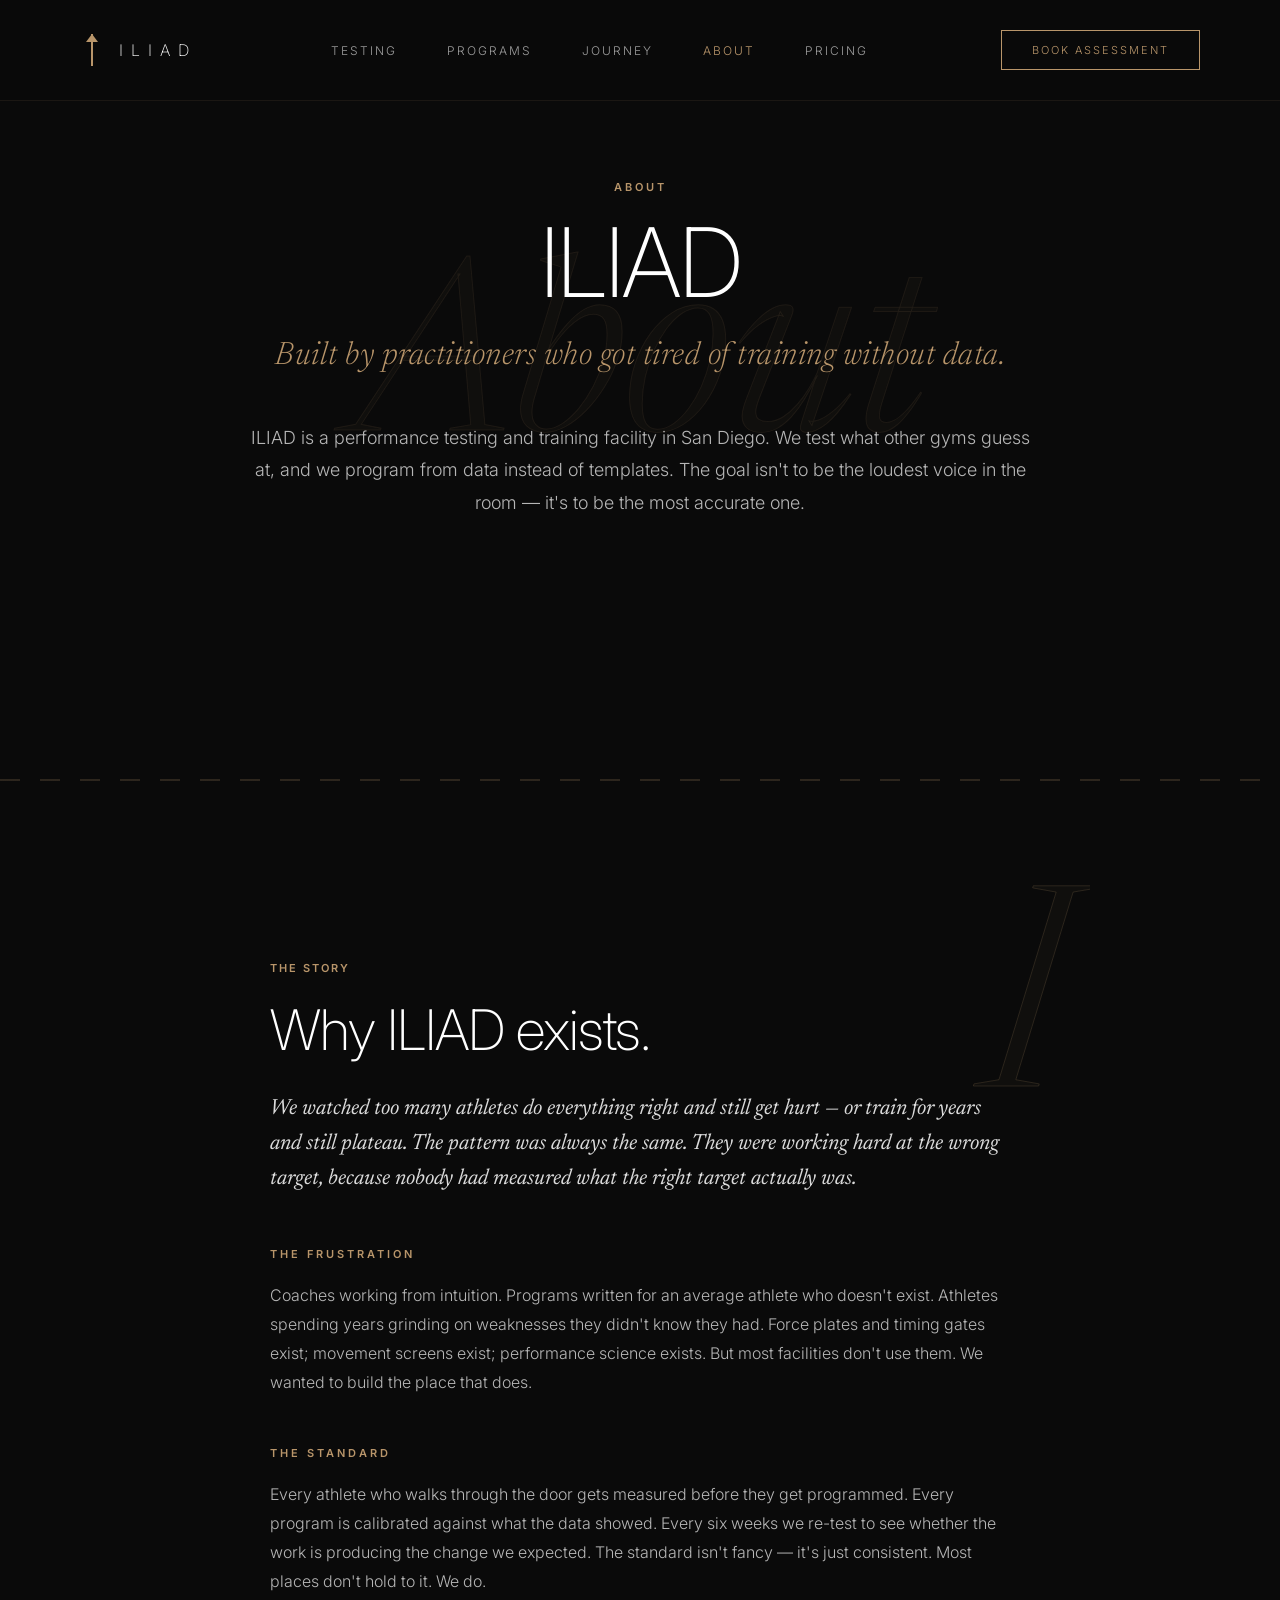
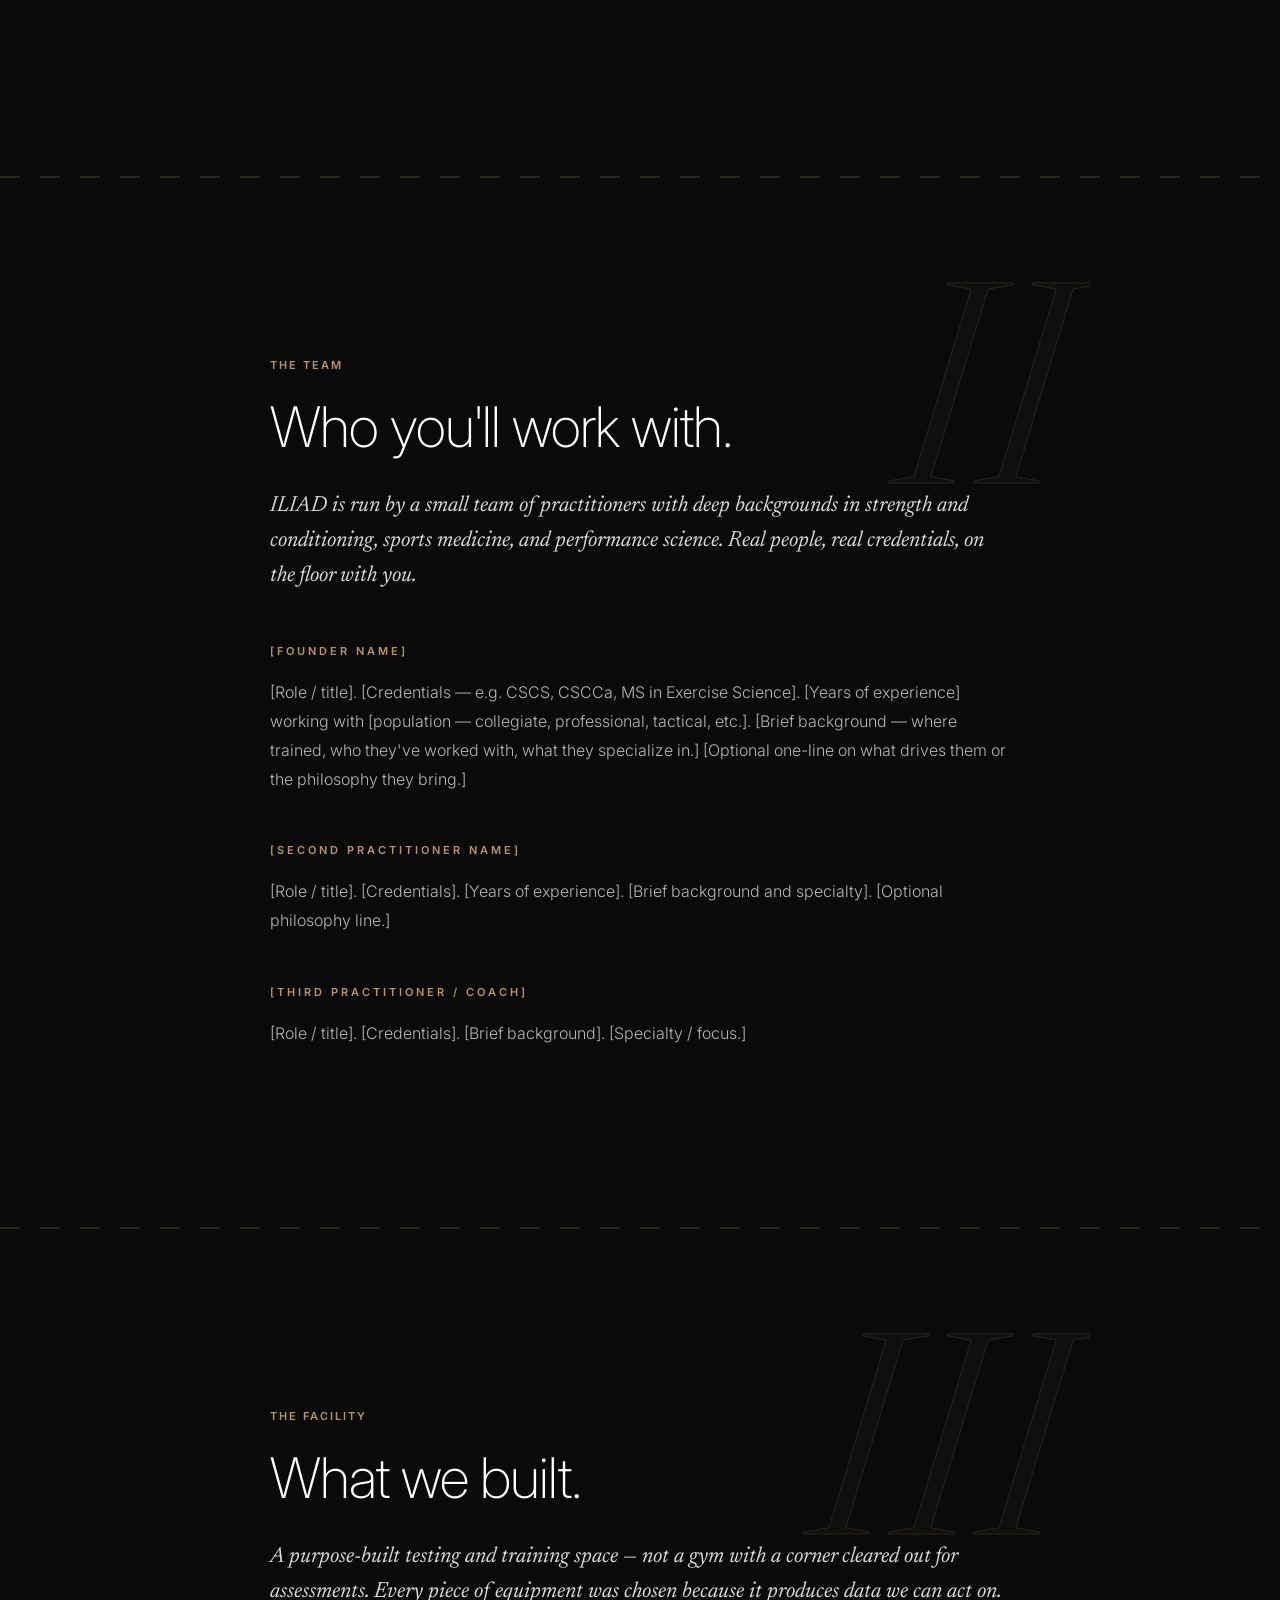
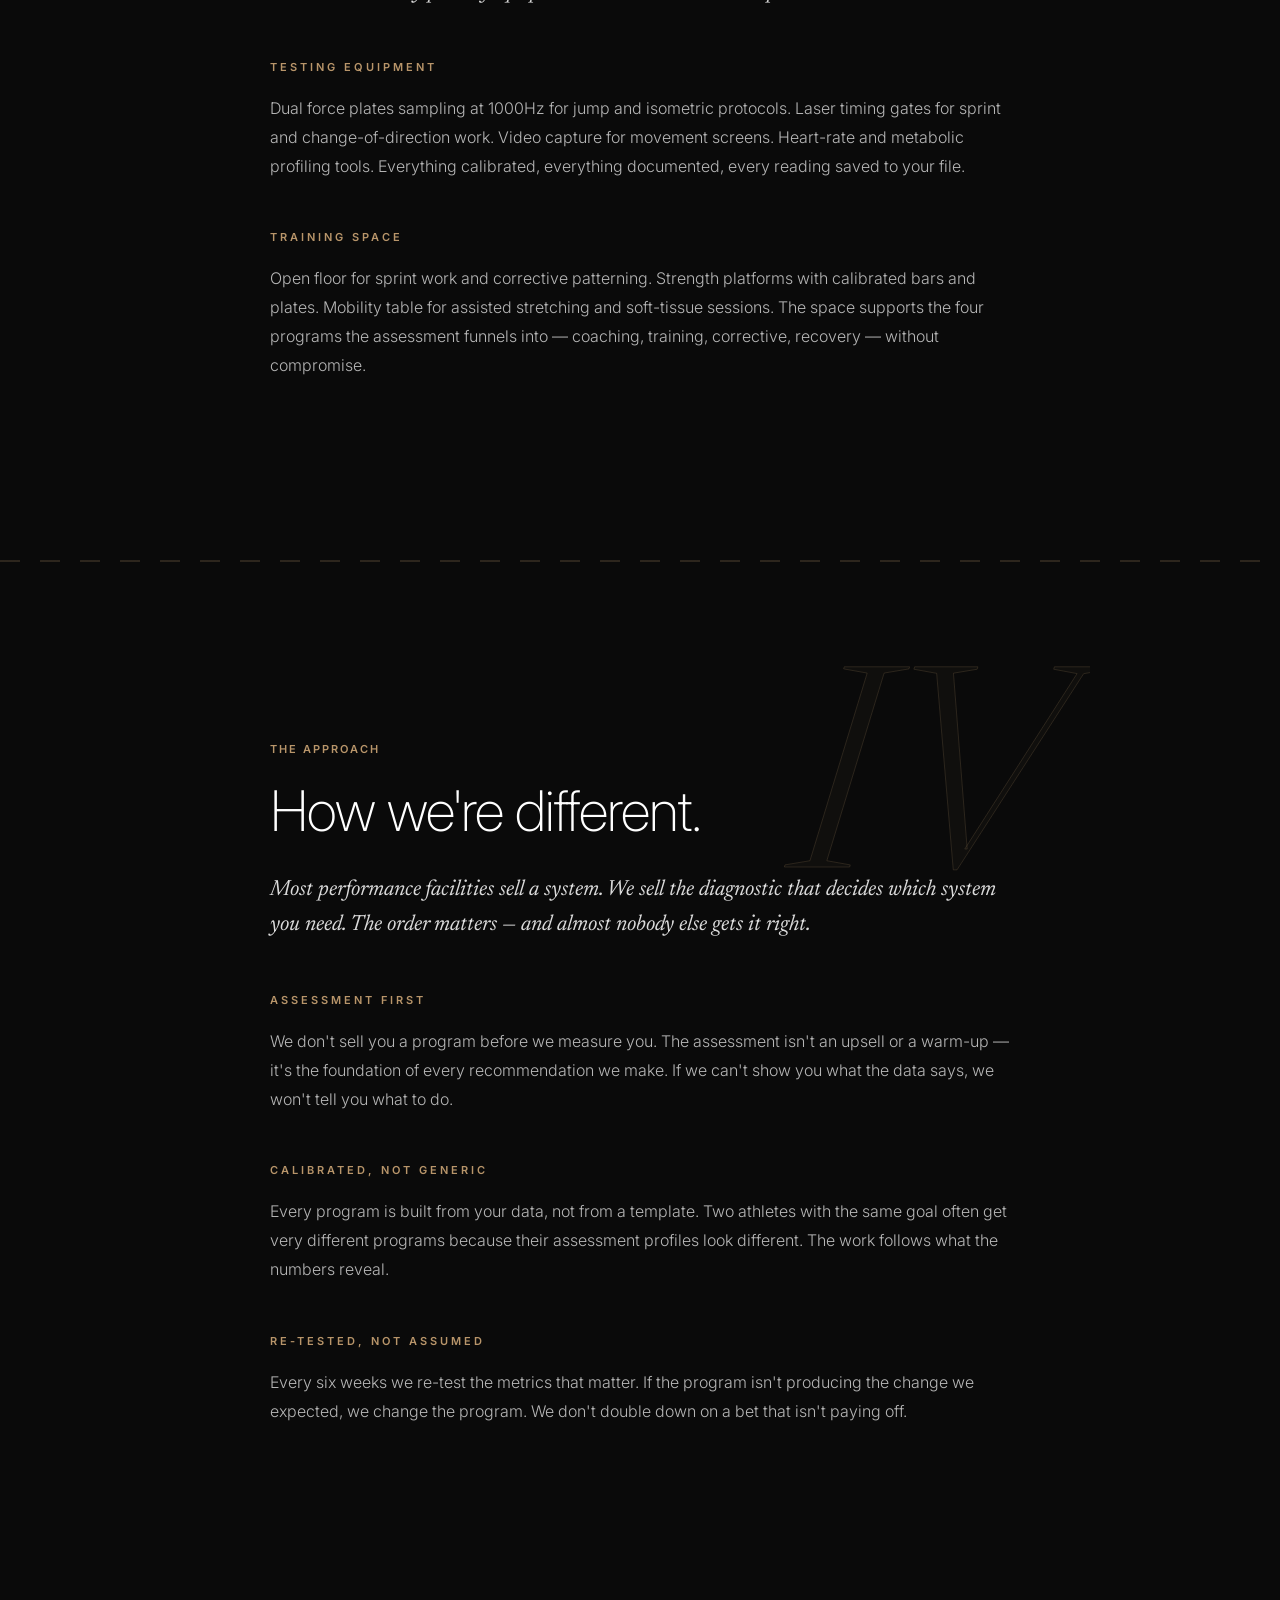
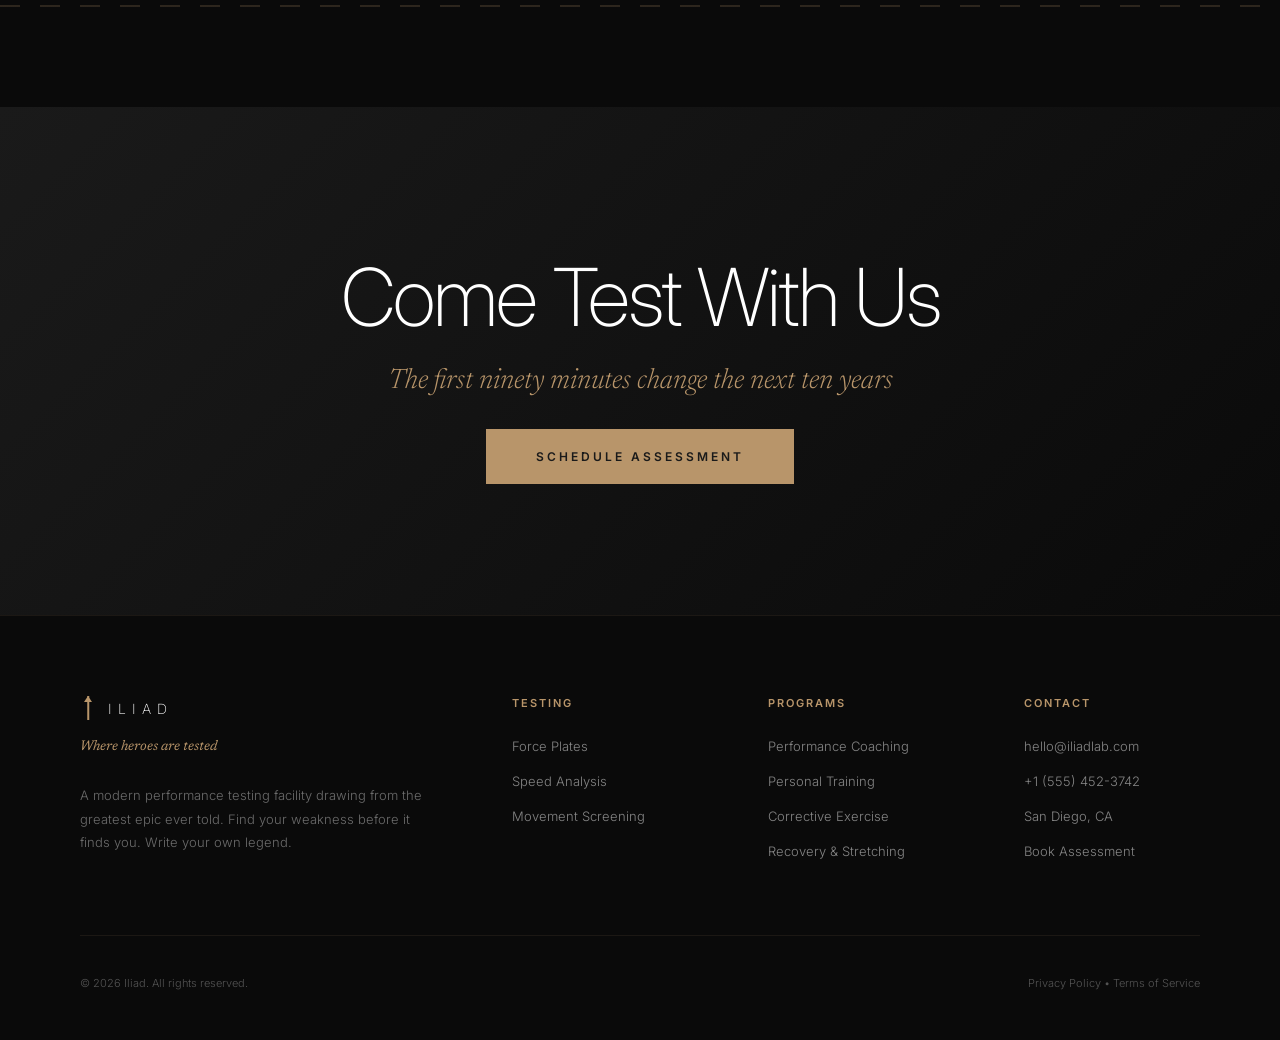
==== about.html @ 8b355505 "Initial commit: ILIAD performance brand site Static marketing site for ILIAD performance testing fac" ====
<!DOCTYPE html>
<html lang="en">
<head>
    <meta charset="UTF-8">
    <meta name="viewport" content="width=device-width, initial-scale=1.0">
    <title>About — ILIAD</title>

    <meta name="description" content="ILIAD is a performance testing and training facility in San Diego. Meet the team, the facility, and the philosophy that made testing the foundation of every program we run.">
    <meta name="theme-color" content="#0A0A0A">

    <meta property="og:type" content="website">
    <meta property="og:title" content="About — ILIAD">
    <meta property="og:description" content="The team, the facility, the philosophy. Built by practitioners who got tired of training without data.">
    <meta property="og:image" content="og-image.jpg">

    <link rel="icon" type="image/svg+xml" href="data:image/svg+xml;utf8,<svg xmlns='http://www.w3.org/2000/svg' viewBox='0 0 24 32'><rect x='11' y='8' width='2' height='24' fill='%23B8956A'/><polygon points='12,0 18,8 6,8' fill='%23B8956A'/></svg>">

    <link rel="preconnect" href="https://fonts.googleapis.com">
    <link rel="preconnect" href="https://fonts.gstatic.com" crossorigin>
    <link href="https://fonts.googleapis.com/css2?family=Inter:wght@200;300;400;600;800&family=Newsreader:ital,wght@0,300;1,300&display=swap" rel="stylesheet">
    <link rel="stylesheet" href="app.css">
    <script>document.documentElement.classList.add('js');</script>
</head>
<body>
    <nav>
        <a href="index.html" class="logo">
            <div class="logo-mark"></div>
            <div class="logo-text">ILIAD</div>
        </a>
        <div class="nav-links">
            <a href="testing.html" data-content="nav.testing">Testing</a>
            <a href="programs.html" data-content="nav.programs">Programs</a>
            <a href="journey.html" data-content="nav.journey">Journey</a>
            <a href="about.html" class="active" data-static-active="true" data-content="nav.about">About</a>
            <a href="pricing.html" data-content="nav.pricing">Pricing</a>
        </div>
        <a href="book.html" class="nav-cta" data-content="nav.bookAssessment">Book Assessment</a>
        <button class="nav-toggle" aria-label="Open menu" aria-expanded="false" aria-controls="mobile-menu">
            <span></span>
            <span></span>
            <span></span>
        </button>
    </nav>

    <div class="mobile-menu" id="mobile-menu" aria-hidden="true">
        <div class="mobile-menu-content">
            <a href="testing.html" data-content="nav.testing">Testing</a>
            <a href="programs.html" data-content="nav.programs">Programs</a>
            <a href="journey.html" data-content="nav.journey">Journey</a>
            <a href="about.html" class="active" data-content="nav.about">About</a>
            <a href="pricing.html" data-content="nav.pricing">Pricing</a>
            <a href="book.html" class="mobile-menu-cta" data-content="nav.bookAssessment">Book Assessment</a>
        </div>
    </div>

    <section class="page-header">
        <div class="page-header-watermark" aria-hidden="true">About</div>
        <div class="page-header-content reveal">
            <div class="hero-label" data-content="about.header.label">About</div>
            <h1 class="page-header-title" data-content="about.header.title">ILIAD</h1>
            <p class="hero-subtitle" data-content="about.header.subtitle">Built by practitioners who got tired of training without data.</p>
            <p class="hero-description" data-content="about.header.description">
                ILIAD is a performance testing and training facility in San Diego. We test what
                other gyms guess at, and we program from data instead of templates. The goal isn't
                to be the loudest voice in the room — it's to be the most accurate one.
            </p>
        </div>
    </section>

    <div class="greek-pattern"></div>

    <section class="protocol reveal" id="story">
        <div class="service-number" data-content="about.story.number">THE STORY</div>
        <h2 class="protocol-title" data-content="about.story.title">Why ILIAD exists.</h2>
        <p class="protocol-lead" data-content="about.story.lead">
            We watched too many athletes do everything right and still get hurt — or train
            for years and still plateau. The pattern was always the same. They were working
            hard at the wrong target, because nobody had measured what the right target
            actually was.
        </p>

        <h3 class="protocol-subhead" data-content="about.story.sub1Head">The frustration</h3>
        <p class="protocol-prose" data-content="about.story.sub1Prose">
            Coaches working from intuition. Programs written for an average athlete who
            doesn't exist. Athletes spending years grinding on weaknesses they didn't know
            they had. Force plates and timing gates exist; movement screens exist;
            performance science exists. But most facilities don't use them. We wanted
            to build the place that does.
        </p>

        <h3 class="protocol-subhead" data-content="about.story.sub2Head">The standard</h3>
        <p class="protocol-prose" data-content="about.story.sub2Prose">
            Every athlete who walks through the door gets measured before they get programmed.
            Every program is calibrated against what the data showed. Every six weeks we
            re-test to see whether the work is producing the change we expected. The standard
            isn't fancy — it's just consistent. Most places don't hold to it. We do.
        </p>
        <span class="protocol-numeral" aria-hidden="true">I</span>
    </section>

    <div class="greek-pattern"></div>

    <section class="protocol reveal" id="team">
        <div class="service-number" data-content="about.team.number">THE TEAM</div>
        <h2 class="protocol-title" data-content="about.team.title">Who you'll work with.</h2>
        <p class="protocol-lead" data-content="about.team.lead">
            ILIAD is run by a small team of practitioners with deep backgrounds in strength
            and conditioning, sports medicine, and performance science. Real people, real
            credentials, on the floor with you.
        </p>

        <h3 class="protocol-subhead" data-content="about.team.member1Name">[Founder Name]</h3>
        <p class="protocol-prose" data-content="about.team.member1Bio">
            [Role / title]. [Credentials — e.g. CSCS, CSCCa, MS in Exercise Science].
            [Years of experience] working with [population — collegiate, professional,
            tactical, etc.]. [Brief background — where trained, who they've worked with,
            what they specialize in.] [Optional one-line on what drives them or the
            philosophy they bring.]
        </p>

        <h3 class="protocol-subhead" data-content="about.team.member2Name">[Second Practitioner Name]</h3>
        <p class="protocol-prose" data-content="about.team.member2Bio">
            [Role / title]. [Credentials]. [Years of experience]. [Brief background and
            specialty]. [Optional philosophy line.]
        </p>

        <h3 class="protocol-subhead" data-content="about.team.member3Name">[Third Practitioner / Coach]</h3>
        <p class="protocol-prose" data-content="about.team.member3Bio">
            [Role / title]. [Credentials]. [Brief background]. [Specialty / focus.]
        </p>
        <span class="protocol-numeral" aria-hidden="true">II</span>
    </section>

    <div class="greek-pattern"></div>

    <section class="protocol reveal" id="facility">
        <div class="service-number" data-content="about.facility.number">THE FACILITY</div>
        <h2 class="protocol-title" data-content="about.facility.title">What we built.</h2>
        <p class="protocol-lead" data-content="about.facility.lead">
            A purpose-built testing and training space — not a gym with a corner cleared
            out for assessments. Every piece of equipment was chosen because it produces
            data we can act on.
        </p>

        <h3 class="protocol-subhead" data-content="about.facility.sub1Head">Testing equipment</h3>
        <p class="protocol-prose" data-content="about.facility.sub1Prose">
            Dual force plates sampling at 1000Hz for jump and isometric protocols. Laser
            timing gates for sprint and change-of-direction work. Video capture for
            movement screens. Heart-rate and metabolic profiling tools. Everything
            calibrated, everything documented, every reading saved to your file.
        </p>

        <h3 class="protocol-subhead" data-content="about.facility.sub2Head">Training space</h3>
        <p class="protocol-prose" data-content="about.facility.sub2Prose">
            Open floor for sprint work and corrective patterning. Strength platforms with
            calibrated bars and plates. Mobility table for assisted stretching and
            soft-tissue sessions. The space supports the four programs the assessment
            funnels into — coaching, training, corrective, recovery — without compromise.
        </p>
        <span class="protocol-numeral" aria-hidden="true">III</span>
    </section>

    <div class="greek-pattern"></div>

    <section class="protocol reveal" id="approach">
        <div class="service-number" data-content="about.approach.number">THE APPROACH</div>
        <h2 class="protocol-title" data-content="about.approach.title">How we're different.</h2>
        <p class="protocol-lead" data-content="about.approach.lead">
            Most performance facilities sell a system. We sell the diagnostic that decides
            which system you need. The order matters — and almost nobody else gets it right.
        </p>

        <h3 class="protocol-subhead" data-content="about.approach.sub1Head">Assessment first</h3>
        <p class="protocol-prose" data-content="about.approach.sub1Prose">
            We don't sell you a program before we measure you. The assessment isn't an
            upsell or a warm-up — it's the foundation of every recommendation we make.
            If we can't show you what the data says, we won't tell you what to do.
        </p>

        <h3 class="protocol-subhead" data-content="about.approach.sub2Head">Calibrated, not generic</h3>
        <p class="protocol-prose" data-content="about.approach.sub2Prose">
            Every program is built from your data, not from a template. Two athletes with
            the same goal often get very different programs because their assessment
            profiles look different. The work follows what the numbers reveal.
        </p>

        <h3 class="protocol-subhead" data-content="about.approach.sub3Head">Re-tested, not assumed</h3>
        <p class="protocol-prose" data-content="about.approach.sub3Prose">
            Every six weeks we re-test the metrics that matter. If the program isn't
            producing the change we expected, we change the program. We don't double down
            on a bet that isn't paying off.
        </p>
        <span class="protocol-numeral" aria-hidden="true">IV</span>
    </section>

    <div class="greek-pattern"></div>

    <section class="cta-section">
        <div class="cta-container">
            <h2 class="cta-title" data-content="about.cta.title">Come Test With Us</h2>
            <p class="cta-subtitle" data-content="about.cta.subtitle">The first ninety minutes change the next ten years</p>
            <a href="book.html" class="btn-primary" data-content="buttons.scheduleAssessment">Schedule Assessment</a>
        </div>
    </section>

    <footer id="contact">
        <div class="footer-container">
            <div>
                <div class="footer-brand">
                    <div class="footer-logo-mark"></div>
                    <span>ILIAD</span>
                </div>
                <div class="footer-tagline" data-content="brand.tagline">Where heroes are tested</div>
                <p class="footer-description" data-content="brand.description">
                    A modern performance testing facility drawing from the greatest epic ever told.
                    Find your weakness before it finds you. Write your own legend.
                </p>
            </div>

            <div>
                <div class="footer-title" data-content="footer.testingTitle">Testing</div>
                <ul class="footer-links">
                    <li><a href="testing.html#force-plates" data-content="footer.forcePlatesLink">Force Plates</a></li>
                    <li><a href="testing.html#speed" data-content="footer.speedLink">Speed Analysis</a></li>
                    <li><a href="testing.html#movement-screening" data-content="footer.movementLink">Movement Screening</a></li>
                </ul>
            </div>

            <div>
                <div class="footer-title" data-content="footer.programsTitle">Programs</div>
                <ul class="footer-links">
                    <li><a href="programs.html#performance-coaching" data-content="footer.coachingLink">Performance Coaching</a></li>
                    <li><a href="programs.html#personal-training" data-content="footer.trainingLink">Personal Training</a></li>
                    <li><a href="programs.html#corrective-exercise" data-content="footer.correctiveLink">Corrective Exercise</a></li>
                    <li><a href="programs.html#recovery" data-content="footer.recoveryLink">Recovery &amp; Stretching</a></li>
                </ul>
            </div>

            <div>
                <div class="footer-title" data-content="footer.contactTitle">Contact</div>
                <ul class="footer-links">
                    <li><a href="mailto:hello@iliadlab.com" data-content="contact.email">hello@iliadlab.com</a></li>
                    <li><a href="tel:+15554523742" data-content="contact.phone">+1 (555) 452-3742</a></li>
                    <li><a href="#contact" data-content="contact.location">San Diego, CA</a></li>
                    <li><a href="book.html" data-content="footer.bookAssessmentLink">Book Assessment</a></li>
                </ul>
            </div>
        </div>

        <div class="footer-bottom">
            <div data-content="brand.copyright">© 2026 Iliad. All rights reserved.</div>
            <div><a href="privacy.html">Privacy Policy</a> • <a href="terms.html">Terms of Service</a></div>
        </div>
    </footer>

    <script src="content.js" defer></script>
    <script src="app.js" defer></script>
</body>
</html>
---- app.css ----
* {
    margin: 0;
    padding: 0;
    box-sizing: border-box;
}

:root {
    --primary: #1A1A1A;
    --accent: #B8956A;
    --secondary: #4A4A4A;
    --highlight: #E8E3DA;
    --pure-white: #FFFFFF;
}

html {
    scroll-behavior: smooth;
}

section[id], footer[id] {
    scroll-margin-top: 90px;
}

/* Page-to-page fade-out transition */
html.js body {
    transition: opacity 0.3s ease;
}
html.js body.is-leaving {
    opacity: 0;
}
@media (prefers-reduced-motion: reduce) {
    html.js body { transition: none; }
    html.js body.is-leaving { opacity: 1; }
}

body {
    font-family: 'Inter', sans-serif;
    background: #0A0A0A;
    color: var(--pure-white);
    -webkit-font-smoothing: antialiased;
    overflow-x: hidden;
}

/* Navigation */
nav {
    position: fixed;
    top: 0;
    width: 100%;
    padding: 30px 80px;
    display: flex;
    justify-content: space-between;
    align-items: center;
    z-index: 1000;
    background: rgba(10, 10, 10, 0.85);
    backdrop-filter: blur(20px);
    border-bottom: 1px solid rgba(184, 149, 106, 0.1);
}

.logo {
    display: flex;
    align-items: center;
    gap: 15px;
    text-decoration: none;
    color: inherit;
}

.nav-links a.active {
    color: var(--accent);
}

.logo-mark {
    width: 24px;
    height: 32px;
    position: relative;
}

.logo-mark::before {
    content: '';
    position: absolute;
    bottom: 0;
    left: 50%;
    transform: translateX(-50%);
    width: 2px;
    height: 32px;
    background: var(--accent);
}

.logo-mark::after {
    content: '';
    position: absolute;
    top: 0;
    left: 50%;
    transform: translateX(-50%);
    width: 0;
    height: 0;
    border-left: 6px solid transparent;
    border-right: 6px solid transparent;
    border-bottom: 8px solid var(--accent);
}

.logo-text {
    font-size: 16px;
    font-weight: 200;
    letter-spacing: 8px;
    text-transform: uppercase;
}

.nav-links {
    display: flex;
    gap: 50px;
    font-size: 12px;
    font-weight: 300;
    letter-spacing: 2px;
    text-transform: uppercase;
}

.nav-links a {
    color: rgba(255, 255, 255, 0.6);
    text-decoration: none;
    transition: color 0.3s ease;
}

.nav-links a:hover {
    color: var(--accent);
}

.nav-cta {
    padding: 12px 30px;
    border: 1px solid var(--accent);
    color: var(--accent);
    text-decoration: none;
    font-size: 11px;
    font-weight: 300;
    letter-spacing: 2px;
    text-transform: uppercase;
    transition: all 0.3s ease;
}

.nav-cta:hover {
    background: var(--accent);
    color: var(--primary);
}

/* Hero Section */
.hero {
    min-height: 100vh;
    display: flex;
    align-items: center;
    justify-content: center;
    position: relative;
    overflow: hidden;
    padding: 0 80px;
}

/* Subtle Greek key pattern in background */
.hero::after {
    content: '';
    position: absolute;
    bottom: 100px;
    left: 0;
    width: 100%;
    height: 2px;
    background: repeating-linear-gradient(
        90deg,
        rgba(184, 149, 106, 0.15),
        rgba(184, 149, 106, 0.15) 20px,
        transparent 20px,
        transparent 40px
    );
    pointer-events: none;
}

.hero-content {
    max-width: 1200px;
    text-align: center;
    position: relative;
    z-index: 1;
}

.hero-label {
    font-size: 11px;
    font-weight: 600;
    letter-spacing: 3px;
    text-transform: uppercase;
    color: var(--accent);
    margin-bottom: 20px;
}

.hero-title {
    font-size: 140px;
    font-weight: 200;
    letter-spacing: -3px;
    margin-bottom: 30px;
    line-height: 0.9;
}

.hero-subtitle {
    font-family: 'Newsreader', serif;
    font-size: 32px;
    font-weight: 300;
    font-style: italic;
    color: var(--accent);
    margin-bottom: 50px;
    letter-spacing: 0.5px;
}

.hero-description {
    font-size: 18px;
    font-weight: 300;
    line-height: 1.8;
    color: rgba(255, 255, 255, 0.7);
    max-width: 800px;
    margin: 0 auto 60px;
}

.hero-ctas {
    display: flex;
    gap: 30px;
    justify-content: center;
}

.btn-primary {
    padding: 20px 50px;
    background: var(--accent);
    color: var(--primary);
    text-decoration: none;
    font-size: 12px;
    font-weight: 600;
    letter-spacing: 3px;
    text-transform: uppercase;
    transition: all 0.3s ease;
}

.btn-primary:hover {
    background: #C9A67A;
}

.btn-secondary {
    padding: 20px 50px;
    border: 1px solid rgba(255, 255, 255, 0.3);
    color: var(--pure-white);
    text-decoration: none;
    font-size: 12px;
    font-weight: 300;
    letter-spacing: 3px;
    text-transform: uppercase;
    transition: all 0.3s ease;
}

.btn-secondary:hover {
    border-color: var(--accent);
    color: var(--accent);
}

/* Stats Bar */
.stats-bar {
    display: grid;
    grid-template-columns: repeat(3, 1fr);
    gap: 1px;
    background: rgba(184, 149, 106, 0.1);
    margin-top: 100px;
}

.stat {
    background: #0A0A0A;
    padding: 60px;
    text-align: center;
}

.stat-number {
    font-size: 72px;
    font-weight: 200;
    color: var(--accent);
    margin-bottom: 15px;
    letter-spacing: -2px;
}

.stat-label {
    font-size: 12px;
    font-weight: 300;
    letter-spacing: 2px;
    text-transform: uppercase;
    color: rgba(255, 255, 255, 0.5);
}

/* Epic Quote Section */
.epic-quote {
    padding: 150px 80px;
    text-align: center;
    background: linear-gradient(180deg, #0A0A0A 0%, #1A1A1A 50%, #0A0A0A 100%);
}

.epic-quote-text {
    font-family: 'Newsreader', serif;
    font-size: 48px;
    font-weight: 300;
    font-style: italic;
    line-height: 1.5;
    max-width: 900px;
    margin: 0 auto 40px;
    color: rgba(255, 255, 255, 0.9);
}

.epic-quote-attribution {
    font-size: 12px;
    font-weight: 300;
    letter-spacing: 3px;
    text-transform: uppercase;
    color: var(--accent);
}

/* Services Section */
.services {
    padding: 150px 80px;
    max-width: 1400px;
    margin: 0 auto;
}

.section-header {
    max-width: 800px;
    margin-bottom: 100px;
}

.section-label {
    font-size: 11px;
    font-weight: 600;
    letter-spacing: 3px;
    text-transform: uppercase;
    color: var(--accent);
    margin-bottom: 20px;
}

.section-title {
    font-size: 64px;
    font-weight: 200;
    letter-spacing: -1px;
    margin-bottom: 30px;
    line-height: 1.1;
}

.section-description {
    font-size: 16px;
    font-weight: 300;
    line-height: 1.8;
    color: rgba(255, 255, 255, 0.6);
}

.services-grid {
    display: grid;
    grid-template-columns: repeat(3, 1fr);
    gap: 60px;
}

.programs-grid {
    grid-template-columns: repeat(4, 1fr);
    gap: 40px;
}

.service-card {
    border-top: 1px solid rgba(184, 149, 106, 0.2);
    padding-top: 40px;
}

.service-number {
    font-size: 11px;
    font-weight: 600;
    letter-spacing: 2px;
    color: var(--accent);
    margin-bottom: 25px;
}

.service-title {
    font-size: 28px;
    font-weight: 300;
    margin-bottom: 20px;
    letter-spacing: -0.5px;
}

.service-description {
    font-size: 14px;
    font-weight: 300;
    line-height: 1.7;
    color: rgba(255, 255, 255, 0.5);
    margin-bottom: 25px;
}

.service-features {
    list-style: none;
    font-size: 13px;
    font-weight: 300;
    color: rgba(255, 255, 255, 0.4);
    line-height: 1.9;
}

.service-features li::before {
    content: '—';
    margin-right: 10px;
    color: var(--accent);
}

.card-link {
    display: inline-block;
    margin-top: 30px;
    font-size: 11px;
    font-weight: 600;
    letter-spacing: 2px;
    text-transform: uppercase;
    color: var(--accent);
    text-decoration: none;
    border-bottom: 1px solid transparent;
    padding-bottom: 2px;
    transition: border-color 0.3s ease, color 0.3s ease;
}

.card-link::after {
    content: '→';
    display: inline-block;
    margin-left: 8px;
    transition: transform 0.3s ease;
}

.card-link:hover {
    border-bottom-color: var(--accent);
    color: #C9A67A;
}

.card-link:hover::after {
    transform: translateX(5px);
}

/* ===== Detail-page header (testing.html / programs.html) ===== */
.page-header {
    padding: 180px 80px 100px;
    text-align: center;
    position: relative;
    overflow: hidden;
}

.page-header-content {
    max-width: 900px;
    margin: 0 auto;
    position: relative;
    z-index: 1;
}

.page-header-title {
    font-size: 96px;
    font-weight: 200;
    letter-spacing: -2px;
    margin: 20px 0 30px;
    line-height: 1;
}

/* ===== Detail-page protocol blocks ===== */
.protocol {
    position: relative;
    overflow: hidden;
    max-width: 900px;
    margin: 0 auto;
    padding: 80px 80px;
    scroll-margin-top: 90px;
}

.protocol > *:not(.protocol-numeral) {
    position: relative;
    z-index: 1;
}

.protocol-title {
    font-size: 56px;
    font-weight: 200;
    letter-spacing: -1px;
    margin: 20px 0 30px;
    line-height: 1.1;
}

.protocol-lead {
    font-family: 'Newsreader', serif;
    font-size: 22px;
    font-style: italic;
    color: rgba(255, 255, 255, 0.85);
    line-height: 1.6;
    margin-bottom: 50px;
}

.protocol-subhead {
    font-size: 11px;
    font-weight: 600;
    letter-spacing: 3px;
    text-transform: uppercase;
    color: var(--accent);
    margin: 50px 0 20px;
}

.protocol-prose {
    font-size: 16px;
    font-weight: 300;
    line-height: 1.8;
    color: rgba(255, 255, 255, 0.7);
}

.protocol .service-features {
    font-size: 15px;
    color: rgba(255, 255, 255, 0.6);
}

/* Journey Section */
.journey {
    background: #1A1A1A;
    padding: 150px 80px;
    border-top: 1px solid rgba(184, 149, 106, 0.1);
    border-bottom: 1px solid rgba(184, 149, 106, 0.1);
}

.journey-container {
    max-width: 1400px;
    margin: 0 auto;
}

.journey-steps {
    display: grid;
    grid-template-columns: repeat(4, 1fr);
    gap: 50px;
    margin-top: 80px;
}

.journey-step {
    text-align: center;
    position: relative;
}

.step-icon {
    width: 80px;
    height: 80px;
    border: 1px solid rgba(184, 149, 106, 0.3);
    border-radius: 50%;
    display: flex;
    align-items: center;
    justify-content: center;
    margin: 0 auto 30px;
    font-family: 'Newsreader', serif;
    font-size: 14px;
    font-style: italic;
    color: var(--accent);
}

.step-title {
    font-size: 20px;
    font-weight: 300;
    margin-bottom: 15px;
    letter-spacing: -0.5px;
}

.step-description {
    font-size: 13px;
    font-weight: 300;
    line-height: 1.7;
    color: rgba(255, 255, 255, 0.5);
}

/* CTA Section */
.cta-section {
    padding: 150px 80px;
    background: linear-gradient(135deg, #1A1A1A, #0A0A0A);
    text-align: center;
}

.cta-container {
    max-width: 900px;
    margin: 0 auto;
}

.cta-title {
    font-size: 80px;
    font-weight: 200;
    letter-spacing: -2px;
    margin-bottom: 30px;
    line-height: 1;
}

.cta-subtitle {
    font-family: 'Newsreader', serif;
    font-size: 28px;
    font-weight: 300;
    font-style: italic;
    color: var(--accent);
    margin-bottom: 50px;
}

/* Footer */
footer {
    padding: 80px 80px 50px;
    border-top: 1px solid rgba(184, 149, 106, 0.1);
}

.footer-container {
    max-width: 1400px;
    margin: 0 auto;
    display: grid;
    grid-template-columns: 2fr 1fr 1fr 1fr;
    gap: 80px;
    margin-bottom: 60px;
}

.footer-brand {
    display: flex;
    align-items: center;
    gap: 12px;
    font-size: 14px;
    font-weight: 200;
    letter-spacing: 6px;
    text-transform: uppercase;
    margin-bottom: 20px;
}

.footer-logo-mark {
    width: 16px;
    height: 24px;
    position: relative;
}

.footer-logo-mark::before {
    content: '';
    position: absolute;
    bottom: 0;
    left: 50%;
    transform: translateX(-50%);
    width: 1.5px;
    height: 24px;
    background: var(--accent);
}

.footer-logo-mark::after {
    content: '';
    position: absolute;
    top: 0;
    left: 50%;
    transform: translateX(-50%);
    width: 0;
    height: 0;
    border-left: 4px solid transparent;
    border-right: 4px solid transparent;
    border-bottom: 6px solid var(--accent);
}

.footer-tagline {
    font-family: 'Newsreader', serif;
    font-size: 14px;
    font-style: italic;
    color: var(--accent);
    margin-bottom: 30px;
}

.footer-description {
    font-size: 13px;
    font-weight: 300;
    line-height: 1.8;
    color: rgba(255, 255, 255, 0.4);
}

.footer-title {
    font-size: 11px;
    font-weight: 600;
    letter-spacing: 2px;
    text-transform: uppercase;
    color: var(--accent);
    margin-bottom: 25px;
}

.footer-links {
    list-style: none;
}

.footer-links li {
    margin-bottom: 15px;
}

.footer-links a {
    font-size: 13px;
    font-weight: 300;
    color: rgba(255, 255, 255, 0.5);
    text-decoration: none;
    transition: color 0.3s ease;
}

.footer-links a:hover {
    color: var(--accent);
}

.footer-bottom {
    max-width: 1400px;
    margin: 0 auto;
    padding-top: 40px;
    border-top: 1px solid rgba(184, 149, 106, 0.1);
    display: flex;
    justify-content: space-between;
    font-size: 11px;
    font-weight: 300;
    color: rgba(255, 255, 255, 0.3);
}

/* Greek pattern divider */
.greek-pattern {
    height: 2px;
    background: repeating-linear-gradient(
        90deg,
        rgba(184, 149, 106, 0.2),
        rgba(184, 149, 106, 0.2) 20px,
        transparent 20px,
        transparent 40px
    );
    margin: 100px 0;
}

/* Scroll indicator */
.scroll-indicator {
    position: absolute;
    bottom: 40px;
    left: 50%;
    transform: translateX(-50%);
    font-size: 11px;
    font-weight: 300;
    letter-spacing: 2px;
    text-transform: uppercase;
    color: rgba(255, 255, 255, 0.3);
    animation: float 3s ease-in-out infinite;
}

@keyframes float {
    0%, 100% { transform: translateX(-50%) translateY(0); }
    50% { transform: translateX(-50%) translateY(-10px); }
}

/* ===== Responsive ===== */

/* Tablet */
@media (max-width: 1024px) {
    nav { padding: 24px 32px; }
    .nav-links { gap: 30px; }

    .hero { padding: 0 32px; }
    .hero-title { font-size: 96px; }
    .hero-subtitle { font-size: 26px; }
    .hero-description { font-size: 16px; }

    .epic-quote { padding: 100px 32px; }
    .epic-quote-text { font-size: 36px; }

    .services { padding: 100px 32px; }
    .services-grid { grid-template-columns: repeat(2, 1fr); gap: 50px; }
    .section-title { font-size: 48px; }
    .section-header { margin-bottom: 70px; }

    .journey { padding: 100px 32px; }
    .journey-steps { grid-template-columns: repeat(2, 1fr); gap: 60px; }

    .cta-section { padding: 120px 32px; }
    .cta-title { font-size: 64px; }

    footer { padding: 60px 32px 40px; }
    .footer-container { grid-template-columns: 1fr 1fr; gap: 50px; }

    .greek-pattern { margin: 60px 0; }

    .page-header { padding: 140px 32px 80px; }
    .page-header-title { font-size: 72px; }
    .protocol { padding: 60px 32px; }
    .protocol-title { font-size: 44px; }
    .protocol-lead { font-size: 20px; }
}

/* Mobile */
@media (max-width: 640px) {
    nav { padding: 16px 20px; }
    .nav-links { display: none; }
    .nav-cta { display: none; }
    .logo-text { font-size: 13px; letter-spacing: 5px; }

    .hero { padding: 100px 20px 60px; min-height: auto; }
    .hero::before { width: 400px; height: 400px; }
    .hero-label { font-size: 10px; letter-spacing: 2px; }
    .hero-title { font-size: 56px; letter-spacing: -1.5px; margin-bottom: 20px; }
    .hero-subtitle { font-size: 18px; margin-bottom: 30px; }
    .hero-description { font-size: 15px; line-height: 1.7; margin-bottom: 40px; }

    .hero-ctas { flex-direction: column; gap: 14px; align-items: stretch; }
    .btn-primary, .btn-secondary {
        padding: 16px 32px;
        font-size: 11px;
        letter-spacing: 2px;
        text-align: center;
    }

    .stats-bar { grid-template-columns: 1fr; margin-top: 50px; }
    .stat { padding: 28px; }
    .stat-number { font-size: 48px; }

    .scroll-indicator { display: none; }

    .epic-quote { padding: 80px 20px; }
    .epic-quote-text { font-size: 22px; line-height: 1.5; }

    .services { padding: 80px 20px; }
    .section-header { margin-bottom: 50px; }
    .section-label { font-size: 10px; letter-spacing: 2px; }
    .section-title { font-size: 32px; letter-spacing: -0.5px; }
    .section-description { font-size: 15px; }
    .services-grid { grid-template-columns: 1fr; gap: 40px; }
    .service-title { font-size: 22px; }

    .journey { padding: 80px 20px; }
    .journey-steps { grid-template-columns: 1fr; gap: 40px; margin-top: 50px; }
    .step-icon { width: 64px; height: 64px; margin-bottom: 20px; }

    .greek-pattern { margin: 50px 0; }

    .cta-section { padding: 80px 20px; }
    .cta-title { font-size: 40px; letter-spacing: -1px; }
    .cta-subtitle { font-size: 18px; margin-bottom: 30px; }

    footer { padding: 50px 20px 30px; }
    .footer-container {
        grid-template-columns: 1fr;
        gap: 40px;
        margin-bottom: 40px;
    }
    .footer-bottom {
        flex-direction: column;
        gap: 12px;
        text-align: center;
    }

    .page-header { padding: 110px 20px 60px; }
    .page-header-title { font-size: 48px; letter-spacing: -1px; }
    .protocol { padding: 50px 20px; }
    .protocol-title { font-size: 32px; }
    .protocol-lead { font-size: 17px; line-height: 1.5; margin-bottom: 30px; }
    .protocol-subhead { margin: 35px 0 15px; }
    .protocol-prose { font-size: 15px; }
    .card-link { margin-top: 24px; font-size: 10px; letter-spacing: 1.5px; }
}

/* Reduce motion */
@media (prefers-reduced-motion: reduce) {
    html { scroll-behavior: auto; }
    .scroll-indicator { animation: none; }
    *, *::before, *::after {
        transition-duration: 0.01ms !important;
        animation-duration: 0.01ms !important;
    }
}

/* ===== Watermark chapter numerals ===== */
.protocol-numeral {
    position: absolute;
    top: 20px;
    right: 20px;
    font-family: 'Newsreader', serif;
    font-size: 280px;
    font-style: italic;
    font-weight: 300;
    color: rgba(184, 149, 106, 0.04);
    -webkit-text-stroke: 1px rgba(184, 149, 106, 0.18);
    line-height: 0.85;
    pointer-events: none;
    user-select: none;
    z-index: 0;
}

@media (max-width: 1024px) {
    .protocol-numeral { font-size: 200px; top: 10px; right: 10px; }
}
@media (max-width: 640px) {
    .protocol-numeral { font-size: 130px; top: 8px; right: 8px; }
}

/* ===== Card hover lift ===== */
.service-card {
    transition: transform 0.4s ease, border-top-color 0.3s ease;
}
.service-card:hover {
    transform: translateY(-4px);
    border-top-color: var(--accent);
}

.journey-step .step-icon {
    transition: transform 0.4s ease, border-color 0.3s ease, background 0.3s ease;
}
.journey-step:hover .step-icon {
    transform: translateY(-4px);
    border-color: var(--accent);
    background: rgba(184, 149, 106, 0.1);
}

/* ===== Scroll-triggered fade-up ===== */
html.js .reveal {
    opacity: 0;
    transform: translateY(24px);
    transition: opacity 0.8s ease, transform 0.8s ease;
    will-change: opacity, transform;
}
html.js .reveal.is-visible {
    opacity: 1;
    transform: translateY(0);
}
.services-grid .reveal:nth-child(2) { transition-delay: 0.08s; }
.services-grid .reveal:nth-child(3) { transition-delay: 0.16s; }
.services-grid .reveal:nth-child(4) { transition-delay: 0.24s; }
.journey-steps .reveal:nth-child(2) { transition-delay: 0.08s; }
.journey-steps .reveal:nth-child(3) { transition-delay: 0.16s; }
.journey-steps .reveal:nth-child(4) { transition-delay: 0.24s; }

@media (prefers-reduced-motion: reduce) {
    html.js .reveal {
        opacity: 1;
        transform: none;
        transition: none;
    }
}

/* ===== Sticky chapter rail (detail pages) ===== */
.chapter-rail {
    position: fixed;
    right: 32px;
    top: 50%;
    transform: translateY(-50%);
    z-index: 100;
    display: flex;
    flex-direction: column;
    gap: 18px;
    padding: 20px 0;
}

.rail-item {
    display: flex;
    align-items: center;
    gap: 14px;
    text-decoration: none;
    color: rgba(255, 255, 255, 0.35);
    transition: color 0.3s ease;
}

.rail-num {
    display: inline-block;
    min-width: 28px;
    text-align: right;
    font-family: 'Newsreader', serif;
    font-size: 16px;
    font-style: italic;
    line-height: 1;
}

.rail-label {
    font-family: 'Inter', sans-serif;
    font-size: 10px;
    font-weight: 600;
    letter-spacing: 2px;
    text-transform: uppercase;
    opacity: 0;
    transform: translateX(-8px);
    transition: opacity 0.3s ease, transform 0.3s ease;
    white-space: nowrap;
}

.rail-item:hover {
    color: var(--accent);
}

.rail-item:hover .rail-label,
.rail-item.active .rail-label {
    opacity: 1;
    transform: translateX(0);
}

.rail-item.active {
    color: var(--accent);
}

@media (max-width: 1024px) {
    .chapter-rail { display: none; }
}

/* ===== Protocol media (SVG illustrations / image placeholders) ===== */
.protocol-media {
    margin: 30px 0 50px;
    padding: 24px;
    background: rgba(184, 149, 106, 0.03);
    border: 1px solid rgba(184, 149, 106, 0.12);
    border-radius: 2px;
    display: flex;
    align-items: center;
    justify-content: center;
    min-height: 180px;
}

.protocol-media svg {
    width: 100%;
    height: auto;
    max-width: 640px;
}

.protocol-media img {
    width: 100%;
    height: auto;
    display: block;
    max-width: 640px;
}

@media (max-width: 640px) {
    .protocol-media { padding: 16px; min-height: 120px; }
}

.placeholder-label {
    color: rgba(255, 255, 255, 0.28);
    font-size: 11px;
    font-weight: 300;
    letter-spacing: 2px;
    text-transform: uppercase;
    text-align: center;
    line-height: 1.6;
}

/* ===== Booking form (book.html) ===== */
.booking-section {
    max-width: 1100px;
    margin: 0 auto;
    padding: 60px 80px 100px;
    display: grid;
    grid-template-columns: 1.4fr 1fr;
    gap: 60px;
    align-items: start;
}

.booking-form {
    display: flex;
    flex-direction: column;
    gap: 22px;
}

.form-row {
    display: flex;
    flex-direction: column;
    gap: 8px;
}

.form-row label {
    font-family: 'Inter', sans-serif;
    font-size: 11px;
    font-weight: 600;
    letter-spacing: 2px;
    text-transform: uppercase;
    color: rgba(184, 149, 106, 0.85);
}

.form-required {
    color: var(--accent);
    margin-left: 2px;
}

.form-row input,
.form-row select,
.form-row textarea {
    background: rgba(255, 255, 255, 0.04);
    border: 1px solid rgba(184, 149, 106, 0.2);
    color: var(--pure-white);
    font-family: 'Inter', sans-serif;
    font-size: 15px;
    font-weight: 300;
    padding: 14px 16px;
    border-radius: 2px;
    transition: border-color 0.3s ease, background 0.3s ease;
}

.form-row input::placeholder,
.form-row textarea::placeholder {
    color: rgba(255, 255, 255, 0.3);
}

.form-row input:focus,
.form-row select:focus,
.form-row textarea:focus {
    outline: none;
    border-color: var(--accent);
    background: rgba(255, 255, 255, 0.06);
}

.form-row textarea {
    resize: vertical;
    min-height: 100px;
    line-height: 1.6;
    font-family: 'Inter', sans-serif;
}

.form-row select {
    appearance: none;
    -webkit-appearance: none;
    background-image: url("data:image/svg+xml;utf8,<svg xmlns='http://www.w3.org/2000/svg' width='12' height='8' viewBox='0 0 12 8'><polygon points='0,0 12,0 6,8' fill='%23B8956A'/></svg>");
    background-repeat: no-repeat;
    background-position: calc(100% - 16px) center;
    padding-right: 40px;
    cursor: pointer;
}

.form-row select option {
    background-color: #1A1A1A;
    color: #FFFFFF;
    padding: 8px;
}

.form-submit {
    align-self: flex-start;
    margin-top: 12px;
    border: none;
    cursor: pointer;
    font-family: 'Inter', sans-serif;
}

.form-fineprint {
    font-size: 12px;
    font-weight: 300;
    color: rgba(255, 255, 255, 0.5);
    line-height: 1.6;
    margin-top: 8px;
}

.form-fineprint a {
    color: var(--accent);
    text-decoration: none;
    border-bottom: 1px solid transparent;
    transition: border-color 0.3s ease;
}

.form-fineprint a:hover {
    border-bottom-color: var(--accent);
}

.booking-aside {
    border-left: 1px solid rgba(184, 149, 106, 0.15);
    padding-left: 40px;
}

.booking-aside-title {
    font-size: 11px;
    font-weight: 600;
    letter-spacing: 2px;
    text-transform: uppercase;
    color: var(--accent);
    margin-bottom: 20px;
    margin-top: 0;
}

.booking-aside-title + ol,
.booking-aside-title + ul {
    margin-bottom: 0;
}

.booking-aside :nth-child(n+3).booking-aside-title {
    margin-top: 40px;
}

.booking-steps {
    list-style: none;
    counter-reset: step;
    padding: 0;
    margin: 0;
}

.booking-steps li {
    counter-increment: step;
    position: relative;
    padding-left: 36px;
    margin-bottom: 18px;
    font-size: 14px;
    font-weight: 300;
    line-height: 1.6;
    color: rgba(255, 255, 255, 0.7);
}

.booking-steps li::before {
    content: counter(step, upper-roman) ".";
    position: absolute;
    left: 0;
    top: 0;
    font-family: 'Newsreader', serif;
    font-size: 14px;
    font-style: italic;
    color: var(--accent);
    width: 28px;
    text-align: right;
    padding-right: 8px;
}

.booking-steps strong {
    color: rgba(255, 255, 255, 0.9);
    font-weight: 600;
}

.booking-contact {
    list-style: none;
    padding: 0;
    margin: 0;
    font-size: 14px;
    font-weight: 300;
    color: rgba(255, 255, 255, 0.7);
    line-height: 2;
}

.booking-contact a {
    color: rgba(255, 255, 255, 0.7);
    text-decoration: none;
    transition: color 0.3s ease;
}

.booking-contact a:hover {
    color: var(--accent);
}

@media (max-width: 1024px) {
    .booking-section {
        grid-template-columns: 1fr;
        gap: 50px;
        padding: 50px 40px 80px;
    }
    .booking-aside {
        border-left: none;
        border-top: 1px solid rgba(184, 149, 106, 0.15);
        padding-left: 0;
        padding-top: 40px;
    }
}

@media (max-width: 640px) {
    .booking-section {
        padding: 30px 20px 60px;
    }
    .form-row input,
    .form-row select,
    .form-row textarea {
        font-size: 14px;
        padding: 12px 14px;
    }
    .form-submit {
        align-self: stretch;
        text-align: center;
    }
}

/* Footer privacy/terms links */
.footer-bottom a {
    color: inherit;
    text-decoration: none;
    transition: color 0.3s ease;
}

.footer-bottom a:hover {
    color: var(--accent);
}

/* Thanks page CTAs */
.thanks-ctas {
    display: flex;
    gap: 24px;
    justify-content: center;
    margin-top: 50px;
    flex-wrap: wrap;
}

@media (max-width: 640px) {
    .thanks-ctas {
        flex-direction: column;
        align-items: stretch;
    }
}

/* ===== Mobile hamburger + overlay menu ===== */
.nav-toggle {
    display: none;
    width: 40px;
    height: 40px;
    background: none;
    border: none;
    cursor: pointer;
    flex-direction: column;
    justify-content: center;
    align-items: center;
    gap: 5px;
    padding: 8px;
    z-index: 1001;
    position: relative;
}

.nav-toggle span {
    display: block;
    width: 22px;
    height: 1.5px;
    background: var(--accent);
    transition: transform 0.3s ease, opacity 0.3s ease;
}

.nav-toggle.is-open span:nth-child(1) {
    transform: translateY(6.5px) rotate(45deg);
}
.nav-toggle.is-open span:nth-child(2) {
    opacity: 0;
}
.nav-toggle.is-open span:nth-child(3) {
    transform: translateY(-6.5px) rotate(-45deg);
}

.mobile-menu {
    position: fixed;
    inset: 0;
    background: rgba(10, 10, 10, 0.97);
    backdrop-filter: blur(20px);
    -webkit-backdrop-filter: blur(20px);
    z-index: 999;
    opacity: 0;
    visibility: hidden;
    transition: opacity 0.4s ease, visibility 0.4s ease;
    display: flex;
    align-items: center;
    justify-content: center;
}

.mobile-menu.is-open {
    opacity: 1;
    visibility: visible;
}

.mobile-menu-content {
    display: flex;
    flex-direction: column;
    align-items: center;
    gap: 32px;
    padding: 40px;
}

.mobile-menu-content a {
    color: rgba(255, 255, 255, 0.85);
    text-decoration: none;
    font-size: 22px;
    font-weight: 200;
    letter-spacing: 5px;
    text-transform: uppercase;
    transition: color 0.3s ease;
}

.mobile-menu-content a:hover,
.mobile-menu-content a.active {
    color: var(--accent);
}

.mobile-menu-cta {
    margin-top: 16px;
    padding: 14px 36px;
    border: 1px solid var(--accent);
    color: var(--accent) !important;
    font-size: 12px !important;
    letter-spacing: 3px !important;
}

@media (max-width: 640px) {
    .nav-toggle { display: flex; }
}

/* ===== Hero ambient watermark ===== */
.hero {
    overflow: hidden;
}

.hero-watermark {
    position: absolute;
    top: 50%;
    left: 50%;
    transform: translate(-50%, -50%);
    font-family: 'Newsreader', serif;
    font-size: 480px;
    font-weight: 300;
    font-style: italic;
    color: rgba(184, 149, 106, 0.035);
    -webkit-text-stroke: 1px rgba(184, 149, 106, 0.06);
    line-height: 0.9;
    letter-spacing: -8px;
    pointer-events: none;
    user-select: none;
    z-index: 0;
    white-space: nowrap;
    will-change: transform, opacity;
}

@keyframes watermark-fade-in {
    from { opacity: 0; }
    to   { opacity: 1; }
}

html.js .hero-watermark,
html.js .page-header-watermark {
    animation: watermark-fade-in 1.2s ease 0.15s both;
}

@media (prefers-reduced-motion: reduce) {
    html.js .hero-watermark,
    html.js .page-header-watermark {
        animation: none;
    }
}

.hero-content {
    position: relative;
    z-index: 1;
}

@media (max-width: 1024px) {
    .hero-watermark { font-size: 280px; letter-spacing: -4px; }
}
@media (max-width: 640px) {
    .hero-watermark { font-size: 160px; letter-spacing: -2px; }
}

/* ===== Page-header watermark (detail pages) ===== */
.page-header {
    overflow: hidden;
}

.page-header-watermark {
    position: absolute;
    top: 55%;
    left: 50%;
    transform: translate(-50%, -50%);
    font-family: 'Newsreader', serif;
    font-style: italic;
    font-weight: 300;
    font-size: 240px;
    color: rgba(184, 149, 106, 0.04);
    -webkit-text-stroke: 1px rgba(184, 149, 106, 0.1);
    line-height: 0.9;
    pointer-events: none;
    user-select: none;
    z-index: 0;
    white-space: nowrap;
}

@media (max-width: 1024px) {
    .page-header-watermark { font-size: 160px; }
}
@media (max-width: 640px) {
    .page-header-watermark { font-size: 96px; }
}

/* ===== Journey connector line ===== */
.journey-steps {
    position: relative;
}

.journey-steps::before {
    content: '';
    position: absolute;
    top: 40px;
    left: 12.5%;
    right: 12.5%;
    height: 1px;
    background: repeating-linear-gradient(
        to right,
        rgba(184, 149, 106, 0.3),
        rgba(184, 149, 106, 0.3) 6px,
        transparent 6px,
        transparent 12px
    );
    z-index: 0;
    pointer-events: none;
}

.journey-step {
    position: relative;
    z-index: 1;
}

.journey-step .step-icon {
    background: #1A1A1A;
}

.journey-cta {
    text-align: center;
    margin-top: 60px;
}

@media (max-width: 1024px) {
    .journey-steps::before {
        top: 32px;
        left: 25%;
        right: 25%;
    }
}

@media (max-width: 640px) {
    .journey-steps::before {
        display: none;
    }
}
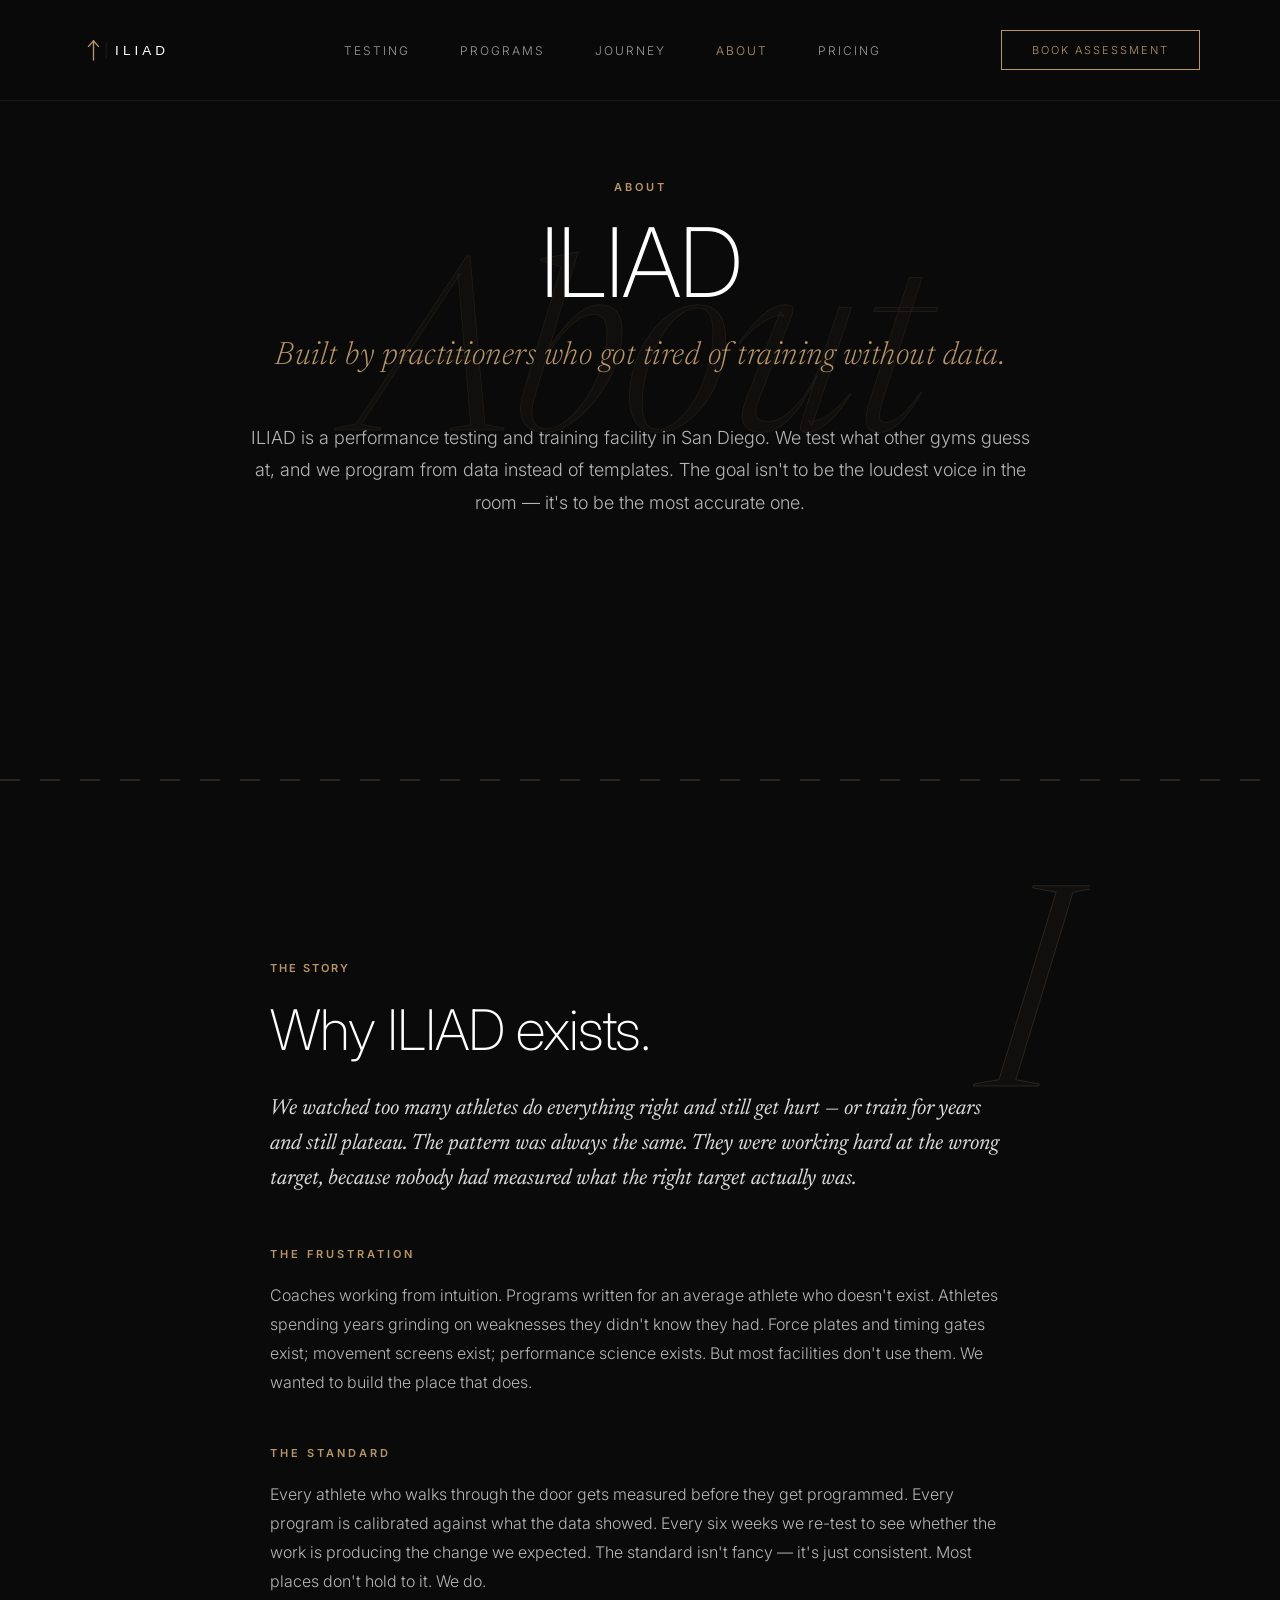
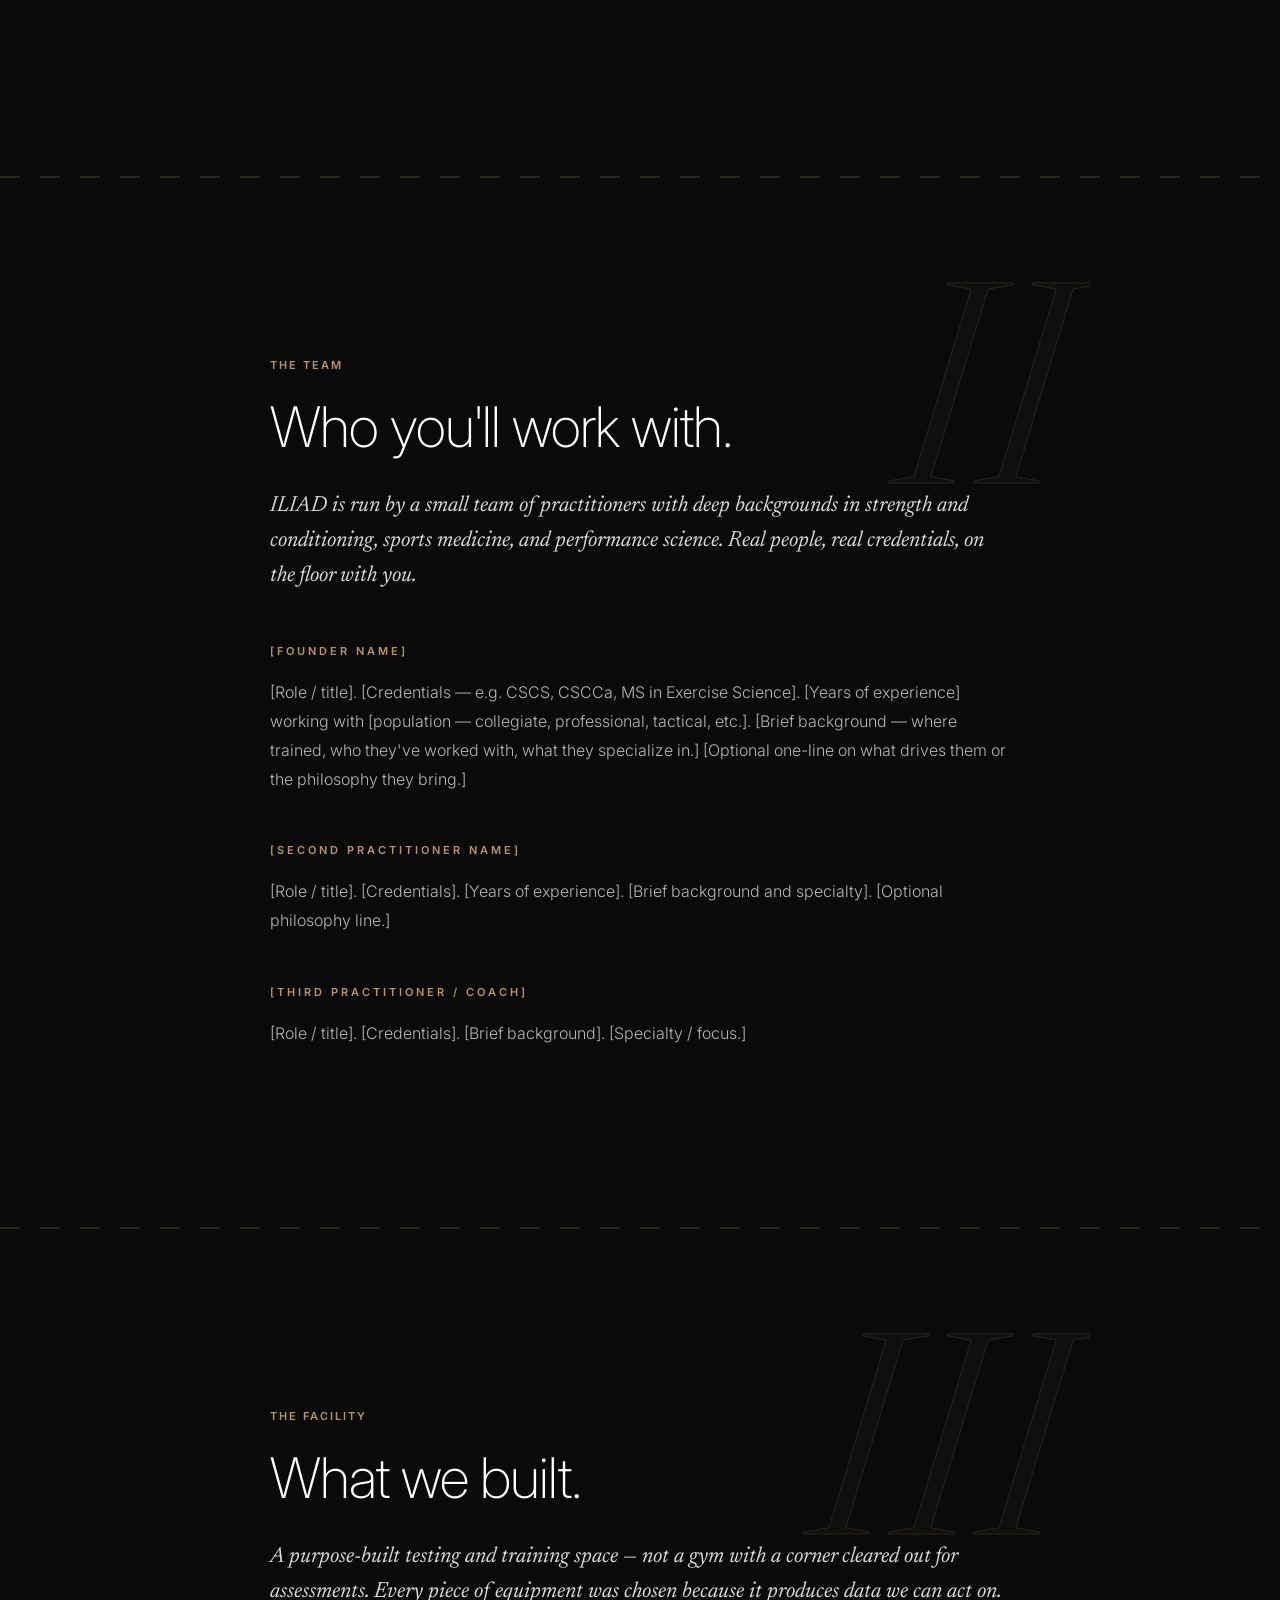
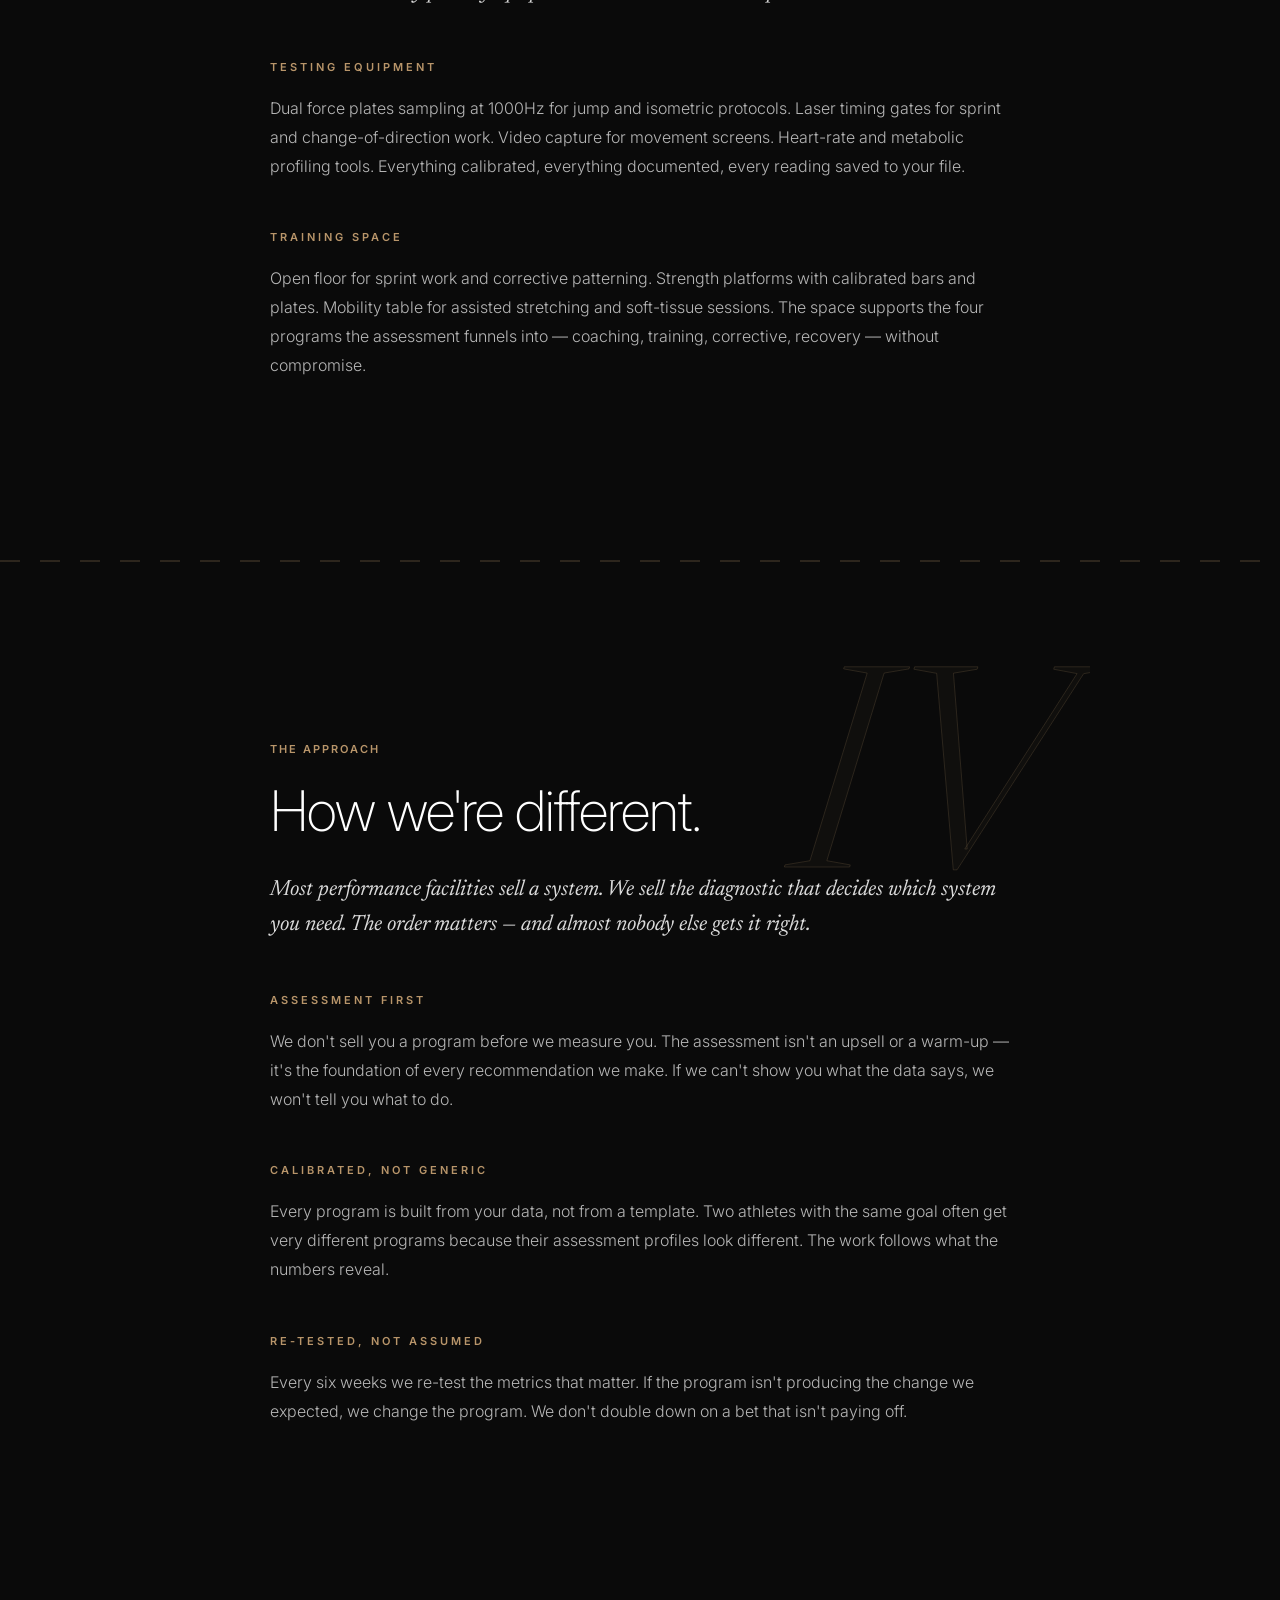
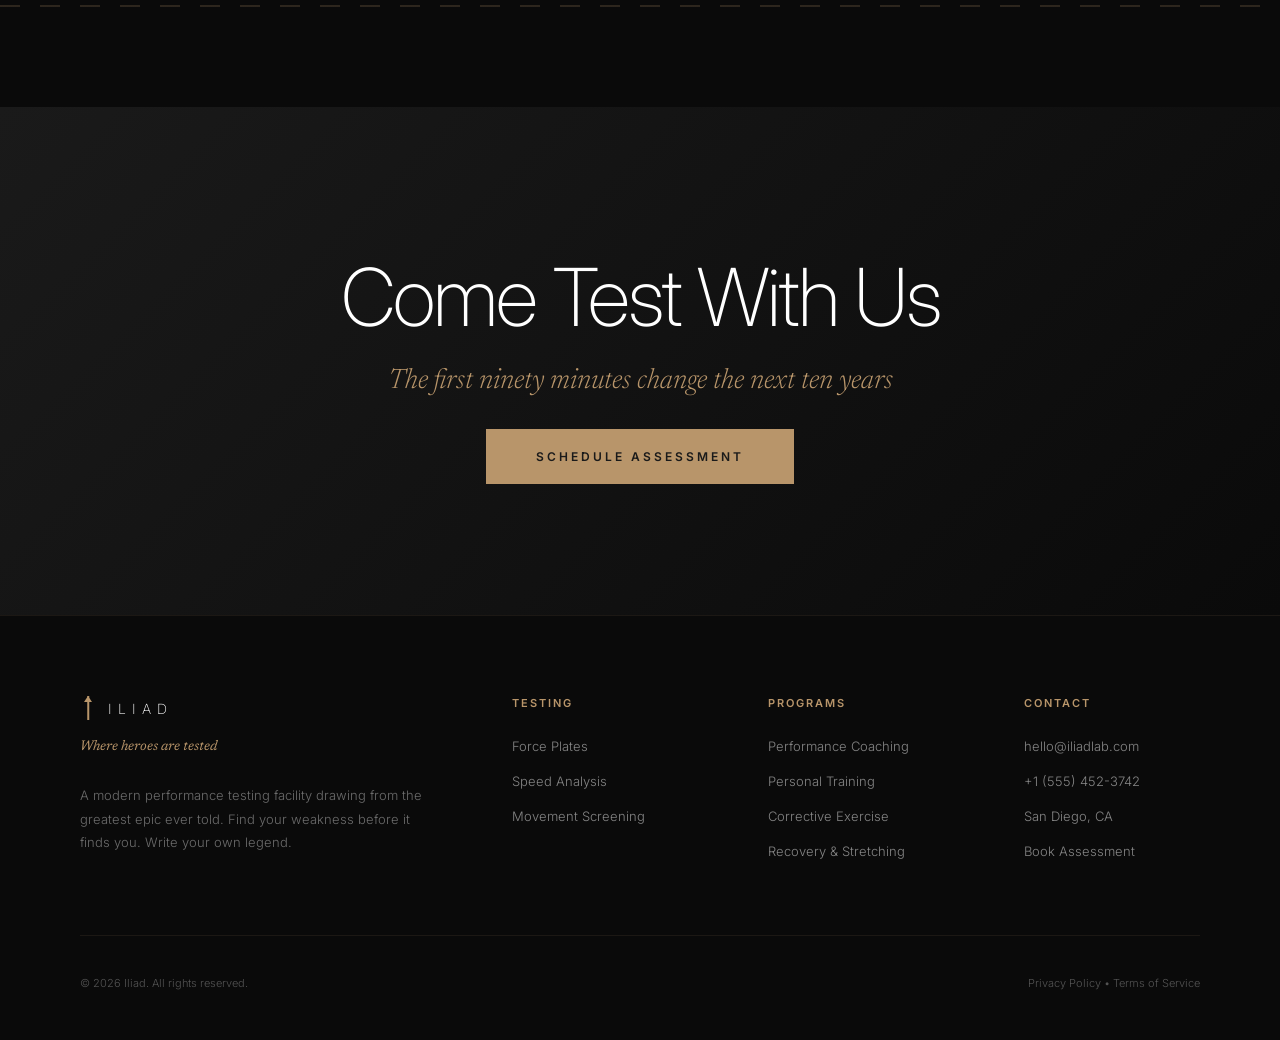
==== commit 03a8a604: "Replace nav logo with SVG lockup; add full lockup file Adds two SVG files: - logo-full.svg: full loc" ====
--- a/about.html
+++ b/about.html
@@ -24,8 +24,7 @@
 <body>
     <nav>
         <a href="index.html" class="logo">
-            <div class="logo-mark"></div>
-            <div class="logo-text">ILIAD</div>
+            <img src="logo-mark.svg" alt="ILIAD">
         </a>
         <div class="nav-links">
             <a href="testing.html" data-content="nav.testing">Testing</a>
--- a/app.css
+++ b/app.css
@@ -58,50 +58,18 @@
 .logo {
     display: flex;
     align-items: center;
-    gap: 15px;
     text-decoration: none;
     color: inherit;
 }
 
+.logo img {
+    height: 36px;
+    width: auto;
+    display: block;
+}
+
 .nav-links a.active {
     color: var(--accent);
-}
-
-.logo-mark {
-    width: 24px;
-    height: 32px;
-    position: relative;
-}
-
-.logo-mark::before {
-    content: '';
-    position: absolute;
-    bottom: 0;
-    left: 50%;
-    transform: translateX(-50%);
-    width: 2px;
-    height: 32px;
-    background: var(--accent);
-}
-
-.logo-mark::after {
-    content: '';
-    position: absolute;
-    top: 0;
-    left: 50%;
-    transform: translateX(-50%);
-    width: 0;
-    height: 0;
-    border-left: 6px solid transparent;
-    border-right: 6px solid transparent;
-    border-bottom: 8px solid var(--accent);
-}
-
-.logo-text {
-    font-size: 16px;
-    font-weight: 200;
-    letter-spacing: 8px;
-    text-transform: uppercase;
 }
 
 .nav-links {
@@ -734,8 +702,11 @@
 
 /* Tablet */
 @media (max-width: 1024px) {
-    nav { padding: 24px 32px; }
-    .nav-links { gap: 30px; }
+    nav { padding: 20px 28px; }
+    .nav-links { gap: 22px; font-size: 11px; }
+    .nav-links a { letter-spacing: 1.5px; }
+    .nav-cta { padding: 9px 20px; font-size: 10px; letter-spacing: 1.5px; }
+    .logo img { height: 30px; }
 
     .hero { padding: 0 32px; }
     .hero-title { font-size: 96px; }
@@ -768,12 +739,21 @@
     .protocol-lead { font-size: 20px; }
 }
 
+/* iPad portrait — extra-tight nav spacing */
+@media (max-width: 900px) {
+    nav { padding: 16px 20px; }
+    .nav-links { gap: 14px; font-size: 10px; }
+    .nav-links a { letter-spacing: 1.2px; }
+    .nav-cta { padding: 7px 14px; font-size: 9px; letter-spacing: 1px; }
+    .logo img { height: 26px; }
+}
+
 /* Mobile */
 @media (max-width: 640px) {
     nav { padding: 16px 20px; }
     .nav-links { display: none; }
     .nav-cta { display: none; }
-    .logo-text { font-size: 13px; letter-spacing: 5px; }
+    .logo img { height: 24px; }
 
     .hero { padding: 100px 20px 60px; min-height: auto; }
     .hero::before { width: 400px; height: 400px; }
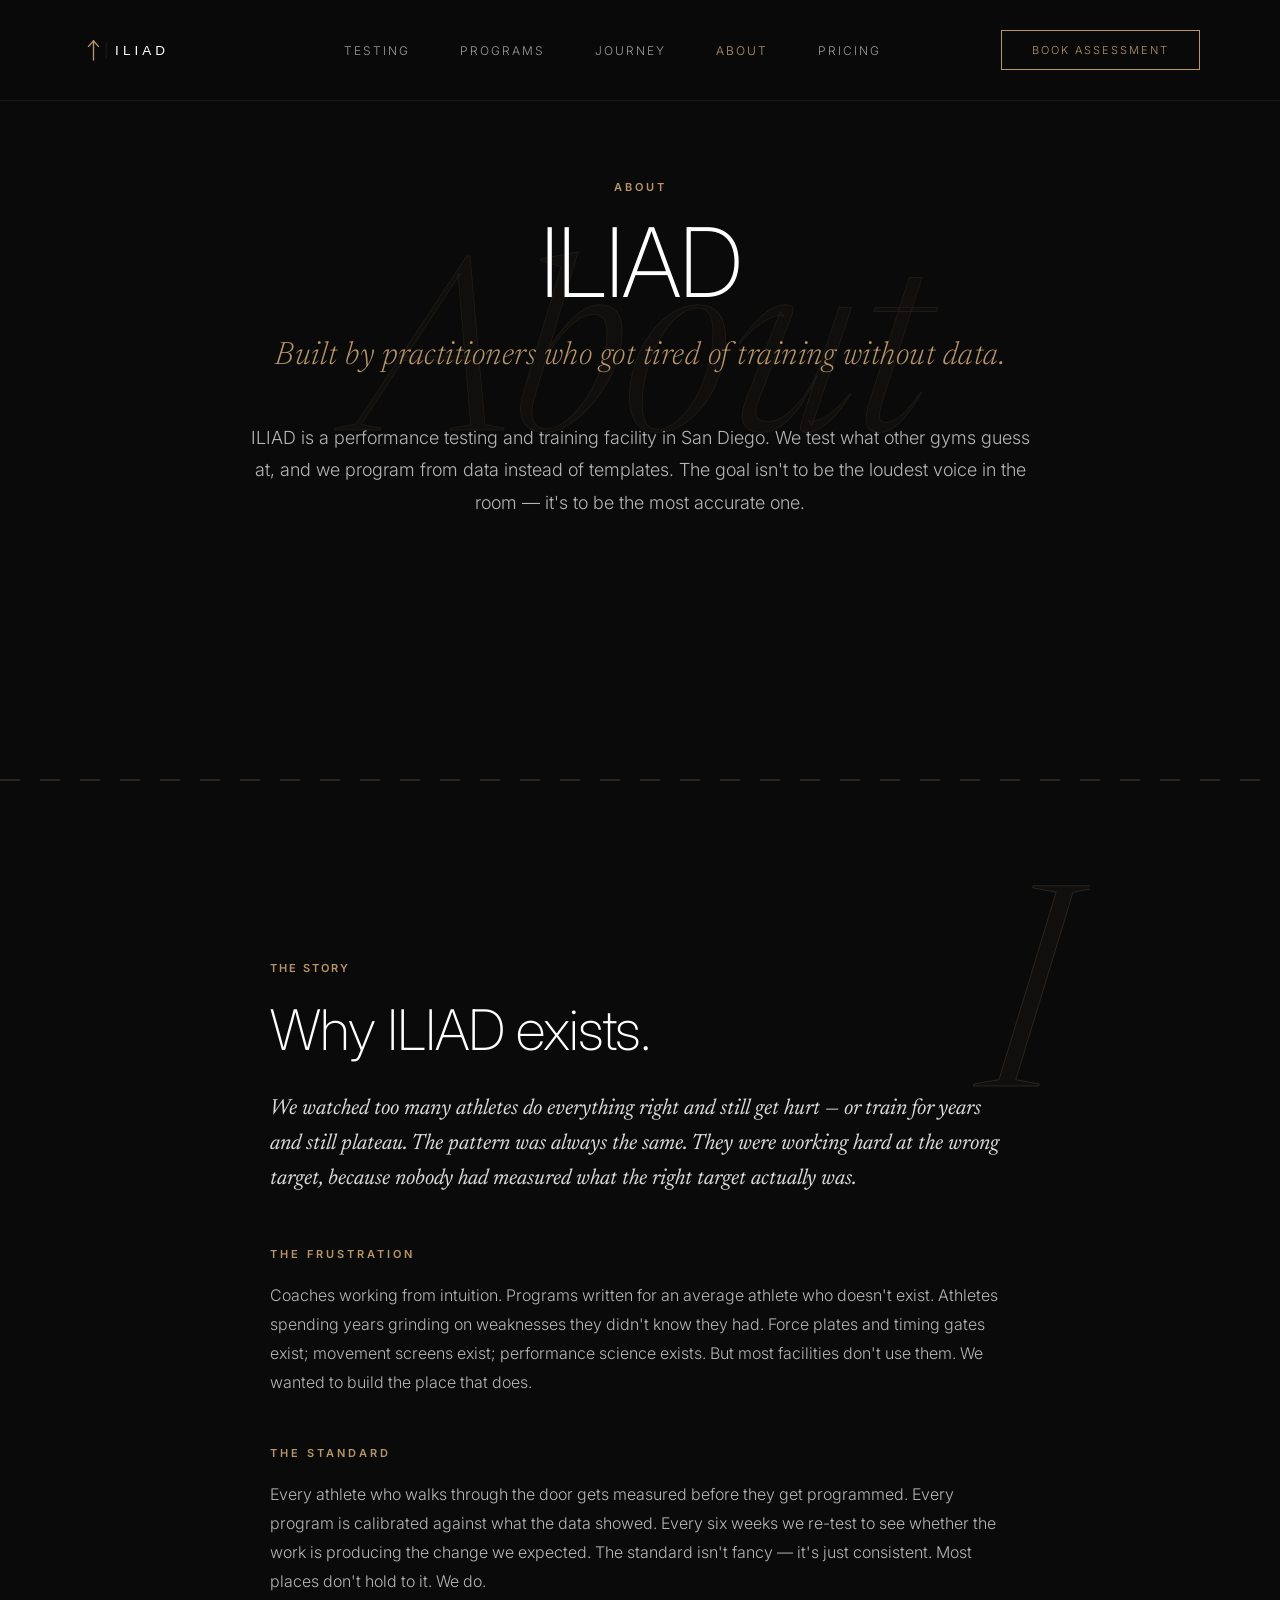
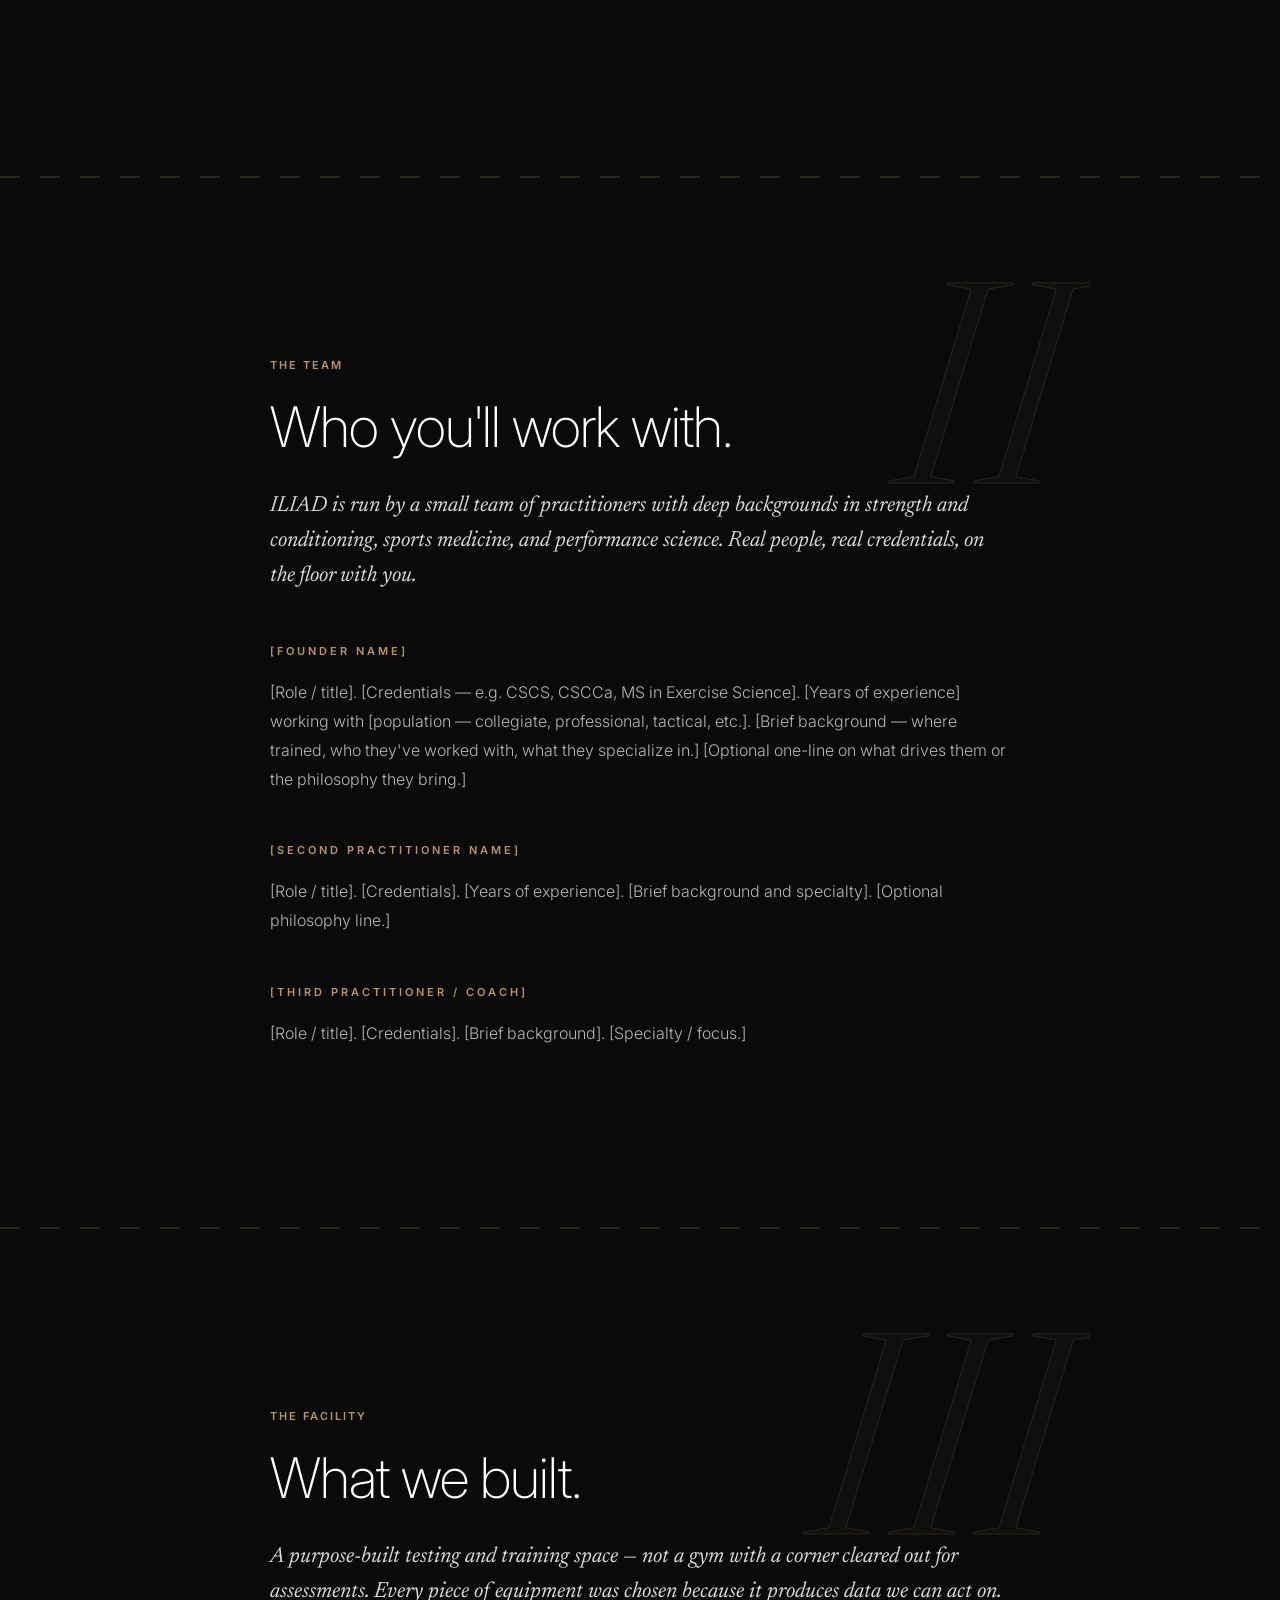
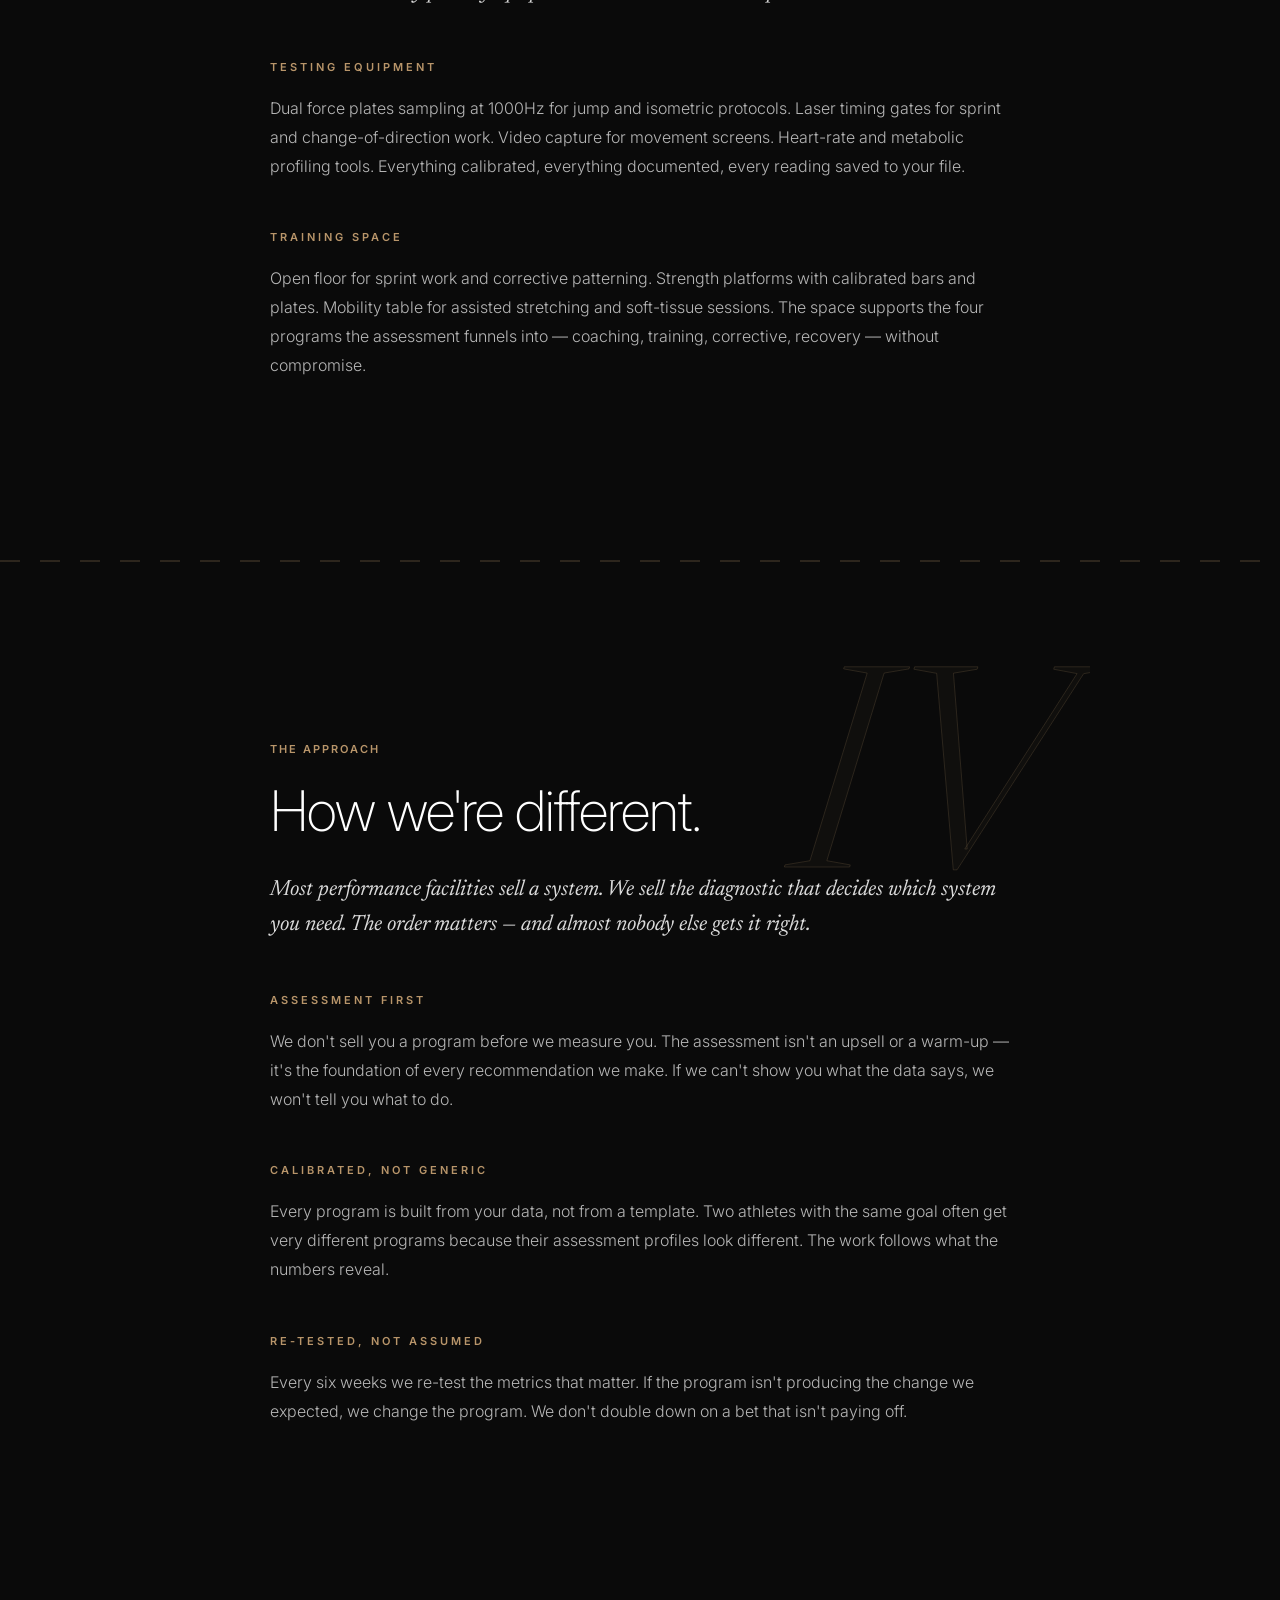
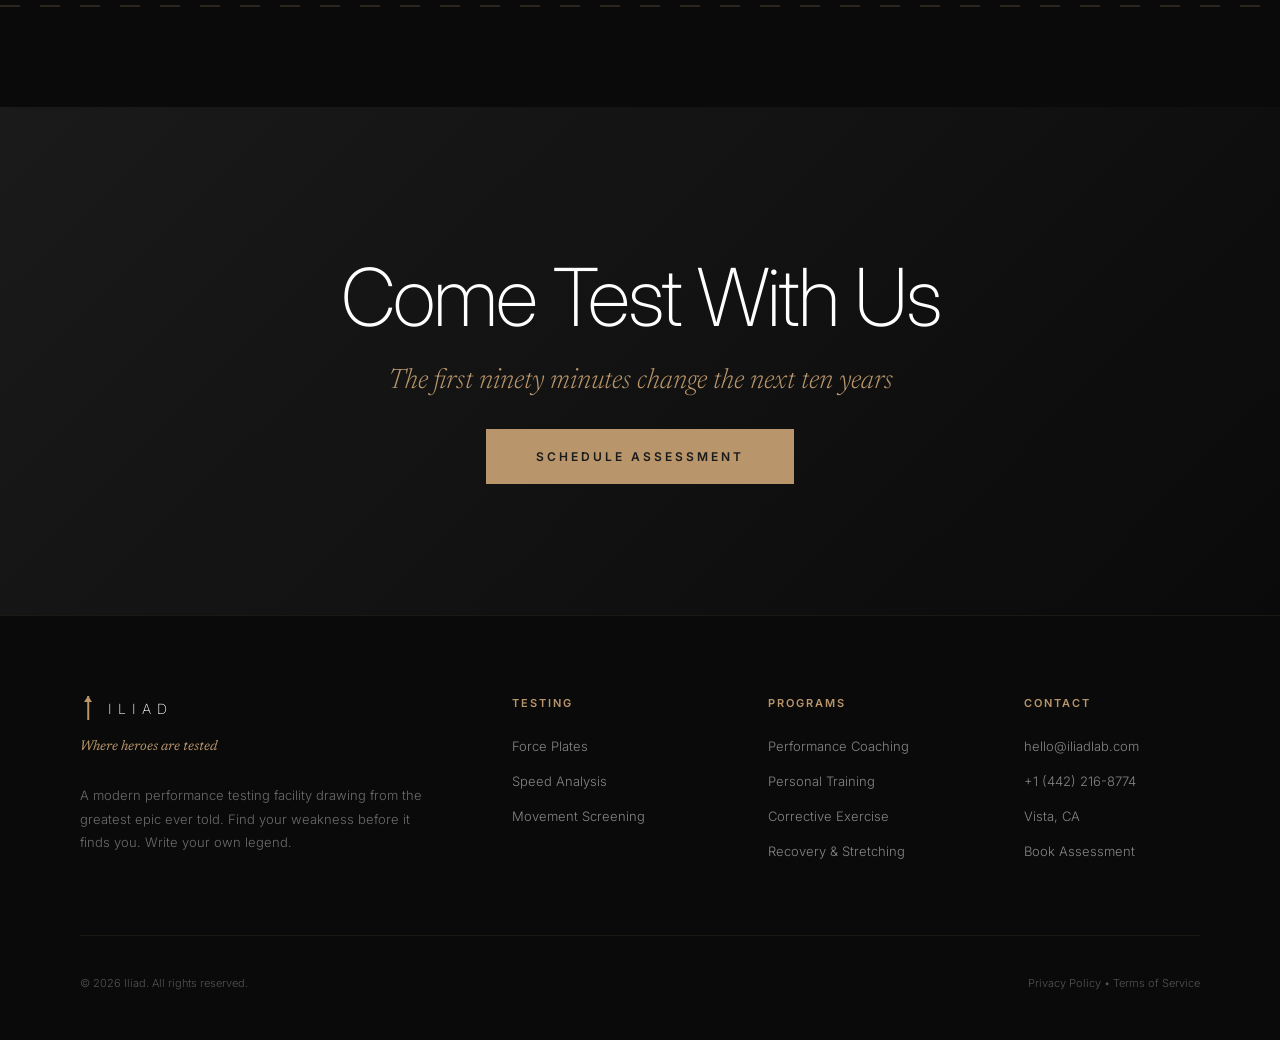
==== commit 25fa4611: "Apply content edits from text doc Content updates applied to content.js (and tel: hrefs to all HTML " ====
--- a/about.html
+++ b/about.html
@@ -239,8 +239,8 @@
                 <div class="footer-title" data-content="footer.contactTitle">Contact</div>
                 <ul class="footer-links">
                     <li><a href="mailto:hello@iliadlab.com" data-content="contact.email">hello@iliadlab.com</a></li>
-                    <li><a href="tel:+15554523742" data-content="contact.phone">+1 (555) 452-3742</a></li>
-                    <li><a href="#contact" data-content="contact.location">San Diego, CA</a></li>
+                    <li><a href="tel:+14422168774" data-content="contact.phone">+1 (442) 216-8774</a></li>
+                    <li><a href="#contact" data-content="contact.location">Vista, CA</a></li>
                     <li><a href="book.html" data-content="footer.bookAssessmentLink">Book Assessment</a></li>
                 </ul>
             </div>
--- a/app.css
+++ b/app.css
@@ -223,31 +223,38 @@
 .stats-bar {
     display: grid;
     grid-template-columns: repeat(3, 1fr);
-    gap: 1px;
-    background: rgba(184, 149, 106, 0.1);
+    gap: 0;
     margin-top: 100px;
+    border-top: 1px solid rgba(184, 149, 106, 0.15);
+    border-bottom: 1px solid rgba(184, 149, 106, 0.15);
 }
 
 .stat {
-    background: #0A0A0A;
-    padding: 60px;
+    background: transparent;
+    padding: 50px 20px;
     text-align: center;
+    border-right: 1px solid rgba(184, 149, 106, 0.12);
+}
+
+.stat:last-child {
+    border-right: none;
 }
 
 .stat-number {
-    font-size: 72px;
+    font-size: 64px;
     font-weight: 200;
     color: var(--accent);
-    margin-bottom: 15px;
+    margin-bottom: 14px;
     letter-spacing: -2px;
+    line-height: 1;
 }
 
 .stat-label {
-    font-size: 12px;
-    font-weight: 300;
-    letter-spacing: 2px;
-    text-transform: uppercase;
-    color: rgba(255, 255, 255, 0.5);
+    font-size: 11px;
+    font-weight: 500;
+    letter-spacing: 2.5px;
+    text-transform: uppercase;
+    color: rgba(255, 255, 255, 0.55);
 }
 
 /* Epic Quote Section */
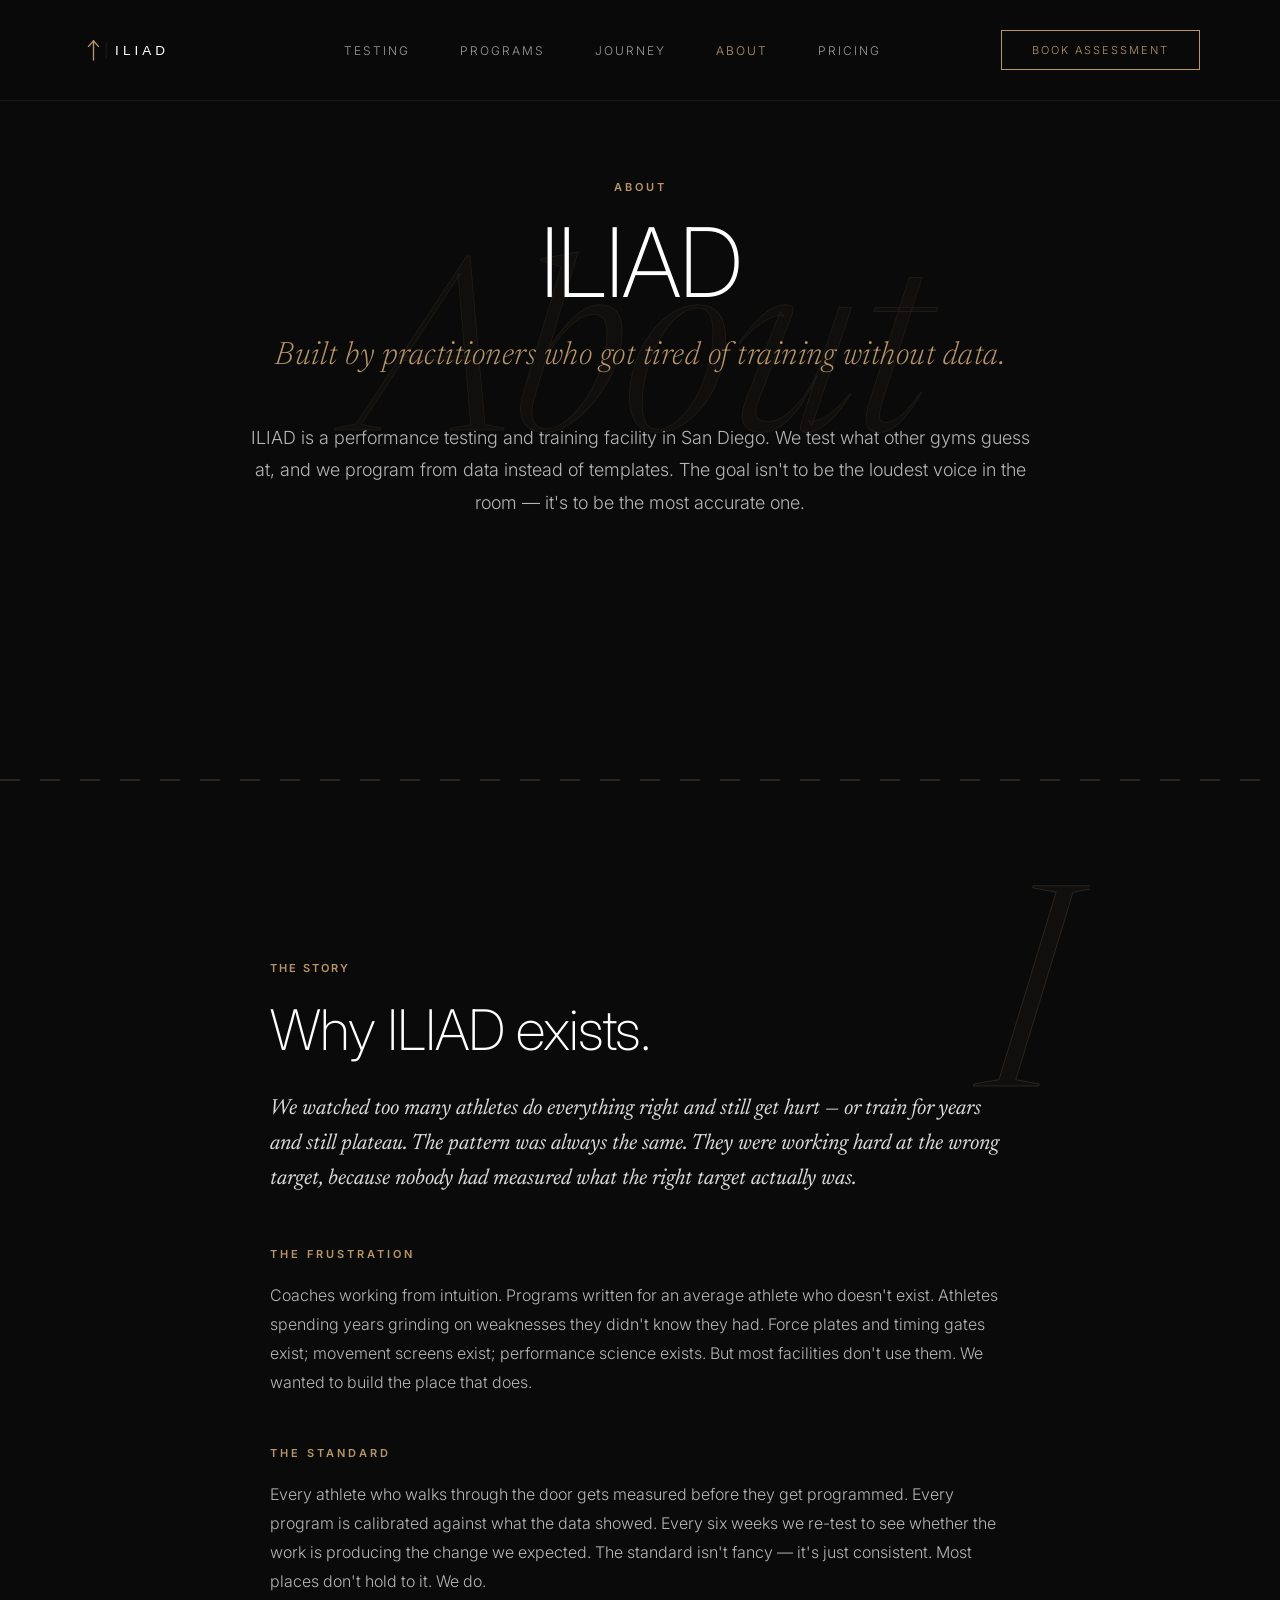
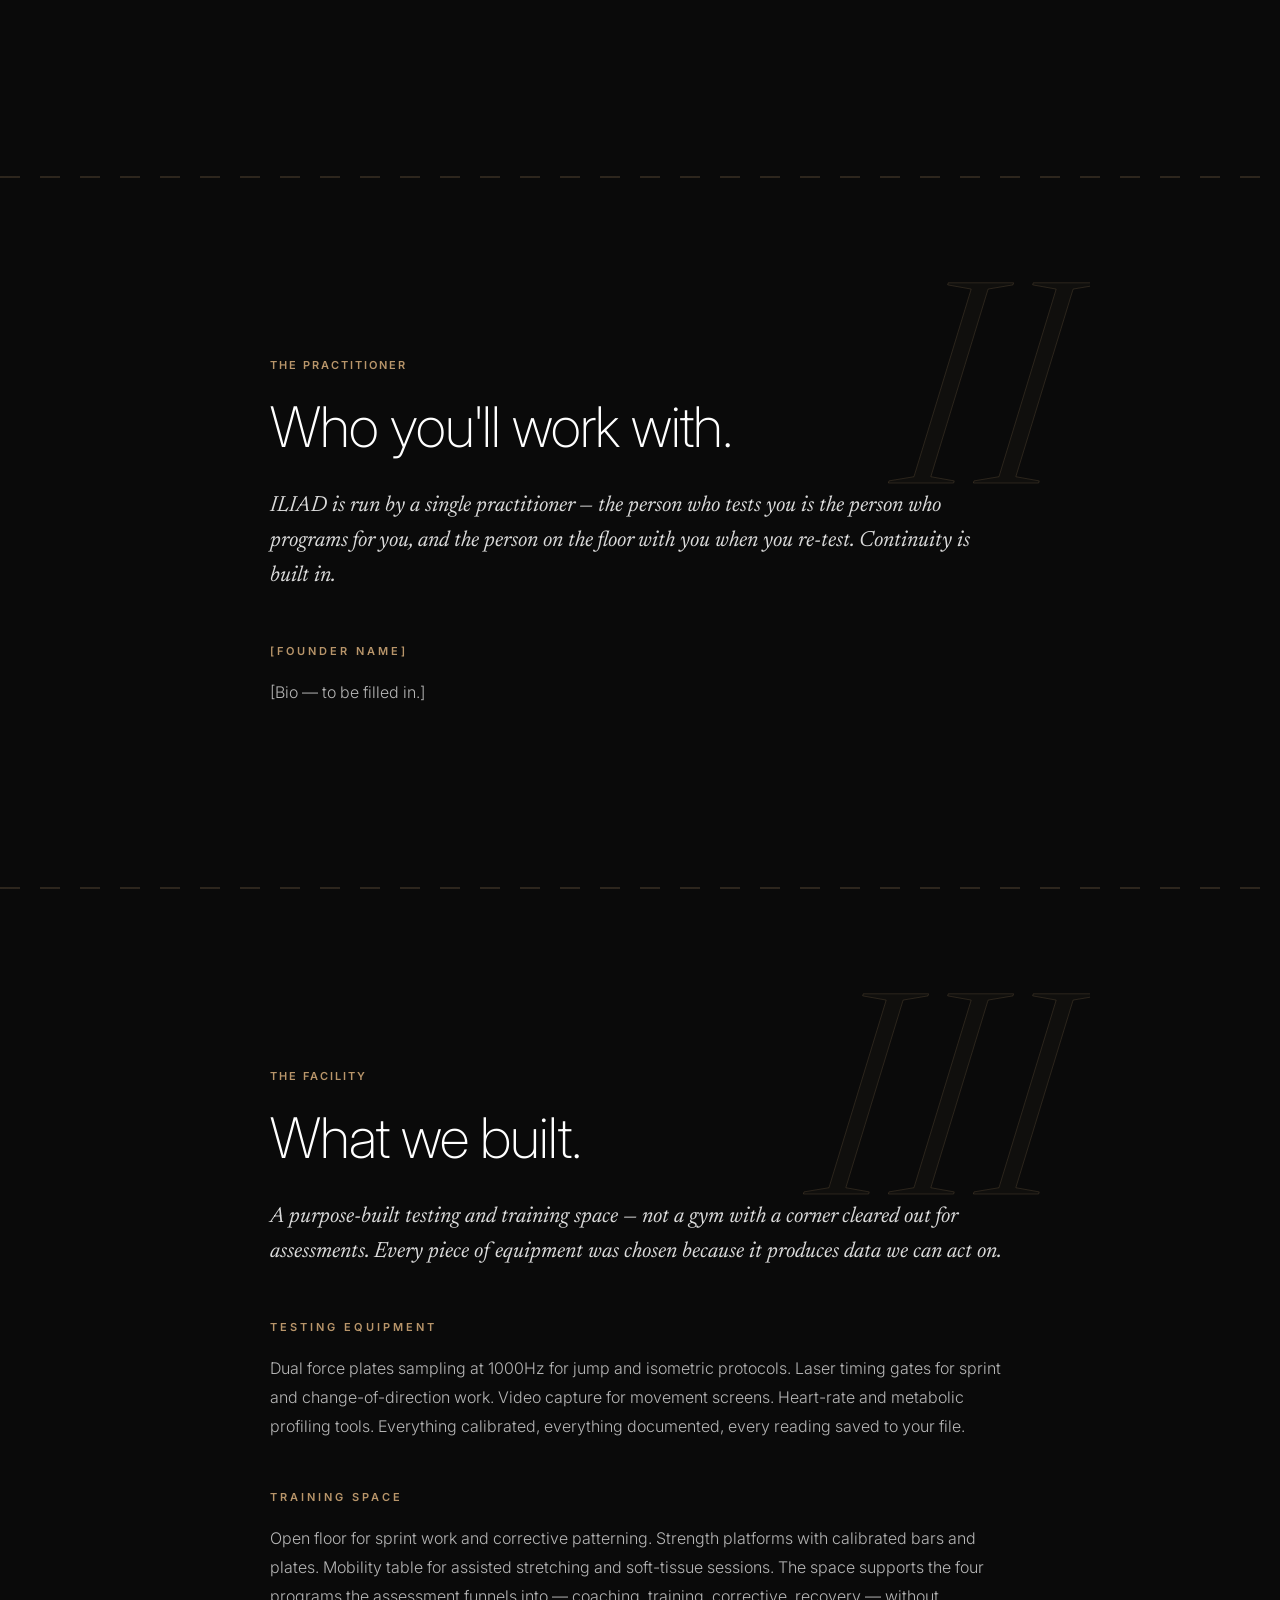
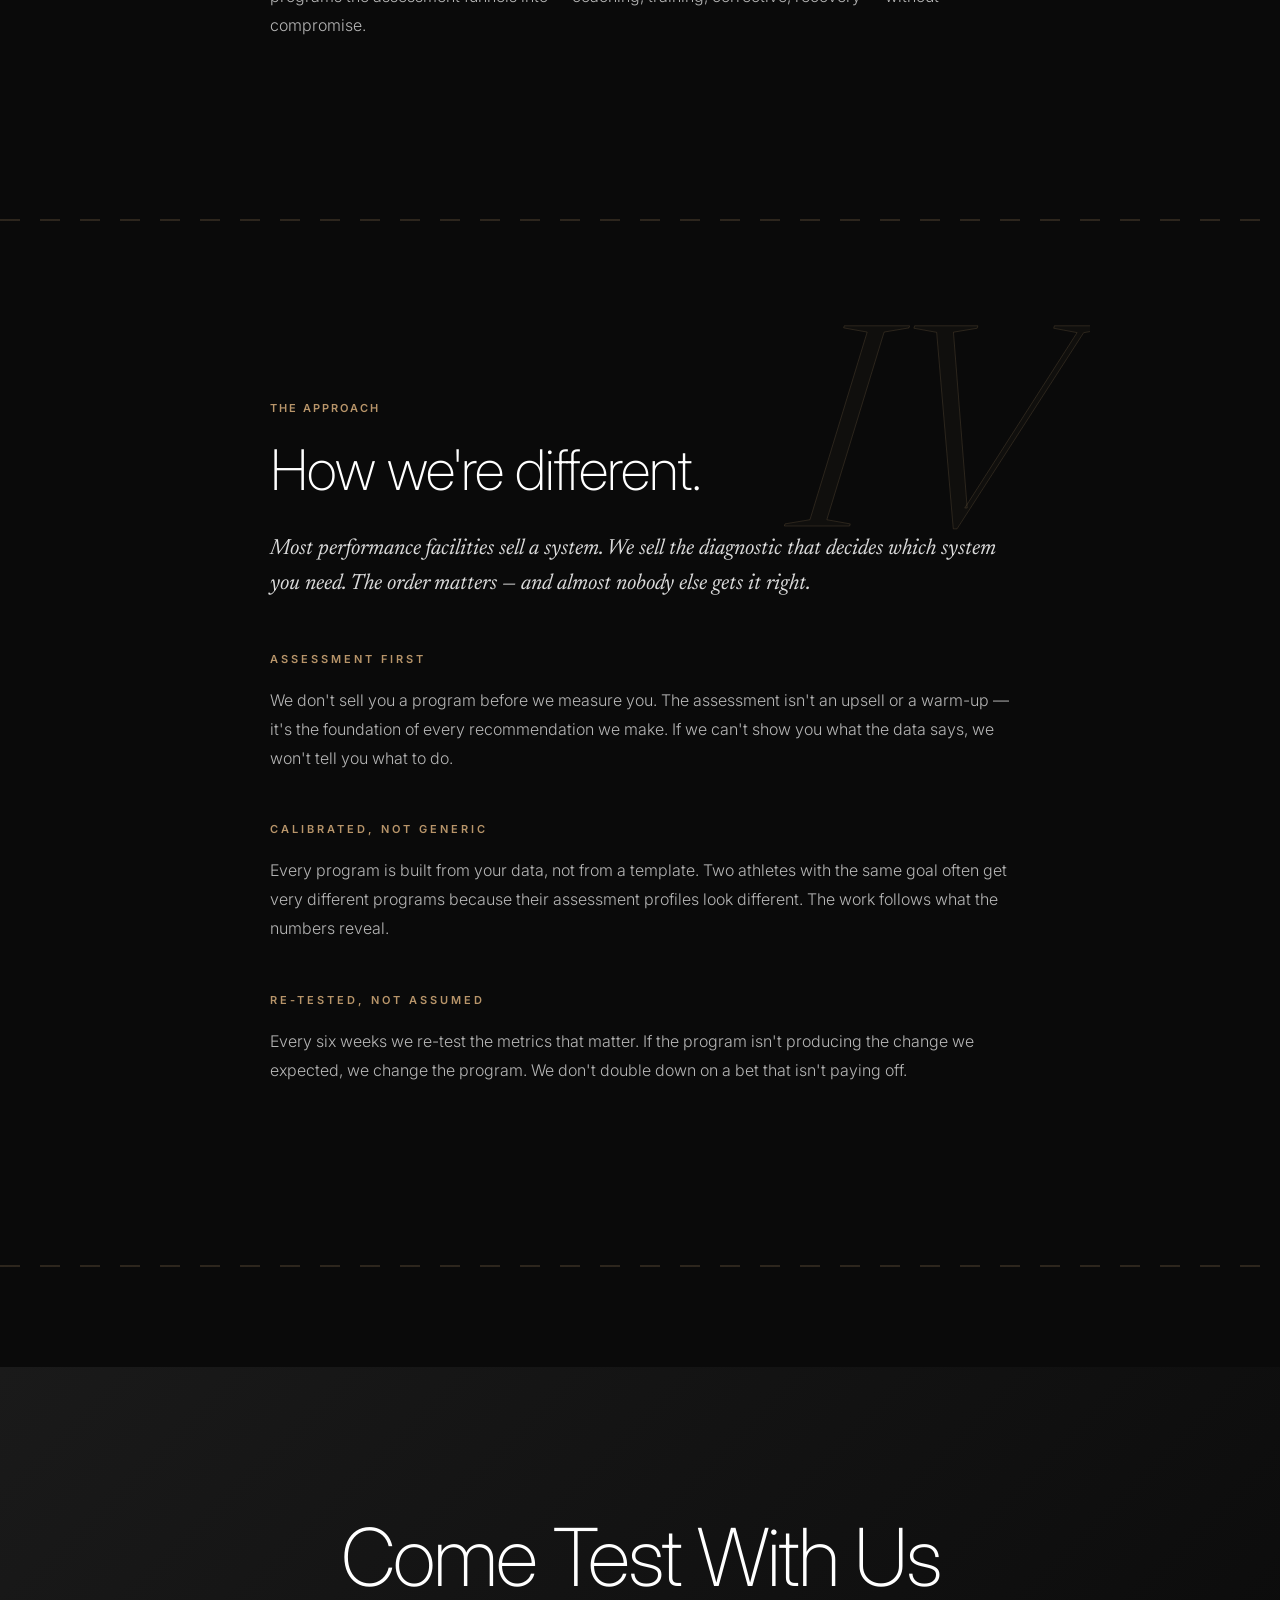
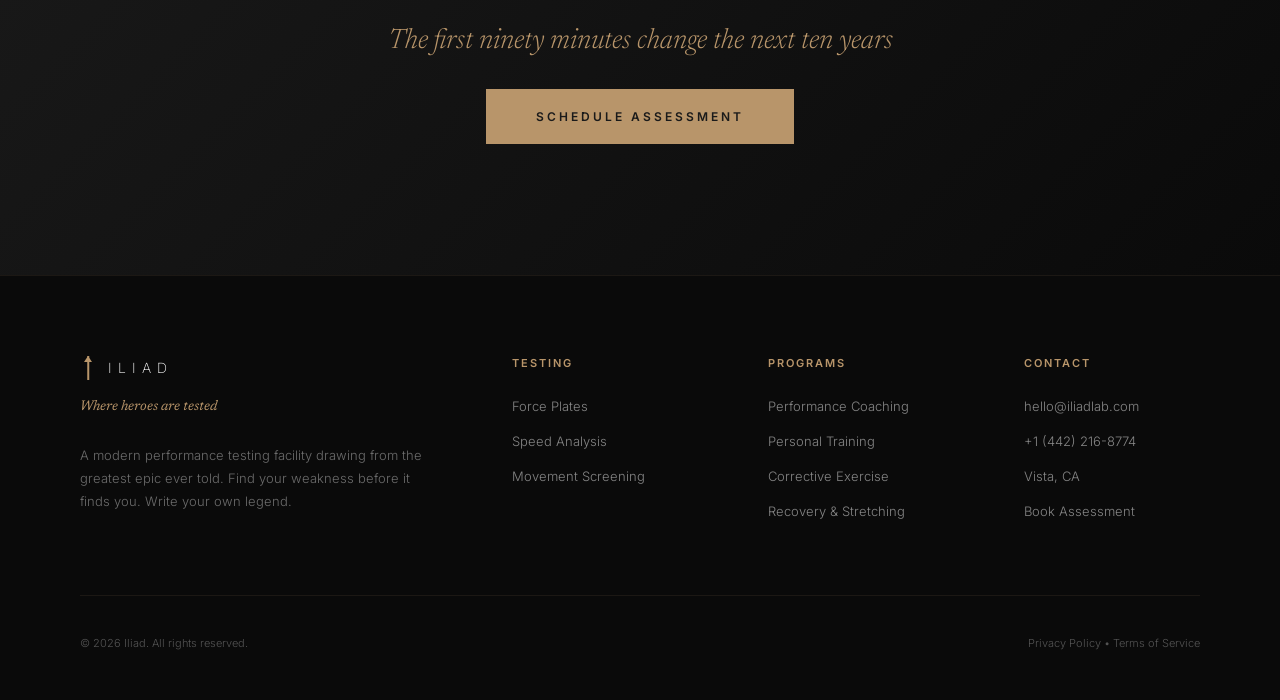
==== commit 5af81acd: "Reduce About team section to single practitioner ILIAD is currently a one-person operation. Removed " ====
--- a/about.html
+++ b/about.html
@@ -100,32 +100,17 @@
     <div class="greek-pattern"></div>
 
     <section class="protocol reveal" id="team">
-        <div class="service-number" data-content="about.team.number">THE TEAM</div>
+        <div class="service-number" data-content="about.team.number">THE PRACTITIONER</div>
         <h2 class="protocol-title" data-content="about.team.title">Who you'll work with.</h2>
         <p class="protocol-lead" data-content="about.team.lead">
-            ILIAD is run by a small team of practitioners with deep backgrounds in strength
-            and conditioning, sports medicine, and performance science. Real people, real
-            credentials, on the floor with you.
+            ILIAD is run by a single practitioner — the person who tests you is the
+            person who programs for you, and the person on the floor with you when you
+            re-test. Continuity is built in.
         </p>
 
         <h3 class="protocol-subhead" data-content="about.team.member1Name">[Founder Name]</h3>
         <p class="protocol-prose" data-content="about.team.member1Bio">
-            [Role / title]. [Credentials — e.g. CSCS, CSCCa, MS in Exercise Science].
-            [Years of experience] working with [population — collegiate, professional,
-            tactical, etc.]. [Brief background — where trained, who they've worked with,
-            what they specialize in.] [Optional one-line on what drives them or the
-            philosophy they bring.]
-        </p>
-
-        <h3 class="protocol-subhead" data-content="about.team.member2Name">[Second Practitioner Name]</h3>
-        <p class="protocol-prose" data-content="about.team.member2Bio">
-            [Role / title]. [Credentials]. [Years of experience]. [Brief background and
-            specialty]. [Optional philosophy line.]
-        </p>
-
-        <h3 class="protocol-subhead" data-content="about.team.member3Name">[Third Practitioner / Coach]</h3>
-        <p class="protocol-prose" data-content="about.team.member3Bio">
-            [Role / title]. [Credentials]. [Brief background]. [Specialty / focus.]
+            [Bio — to be filled in.]
         </p>
         <span class="protocol-numeral" aria-hidden="true">II</span>
     </section>
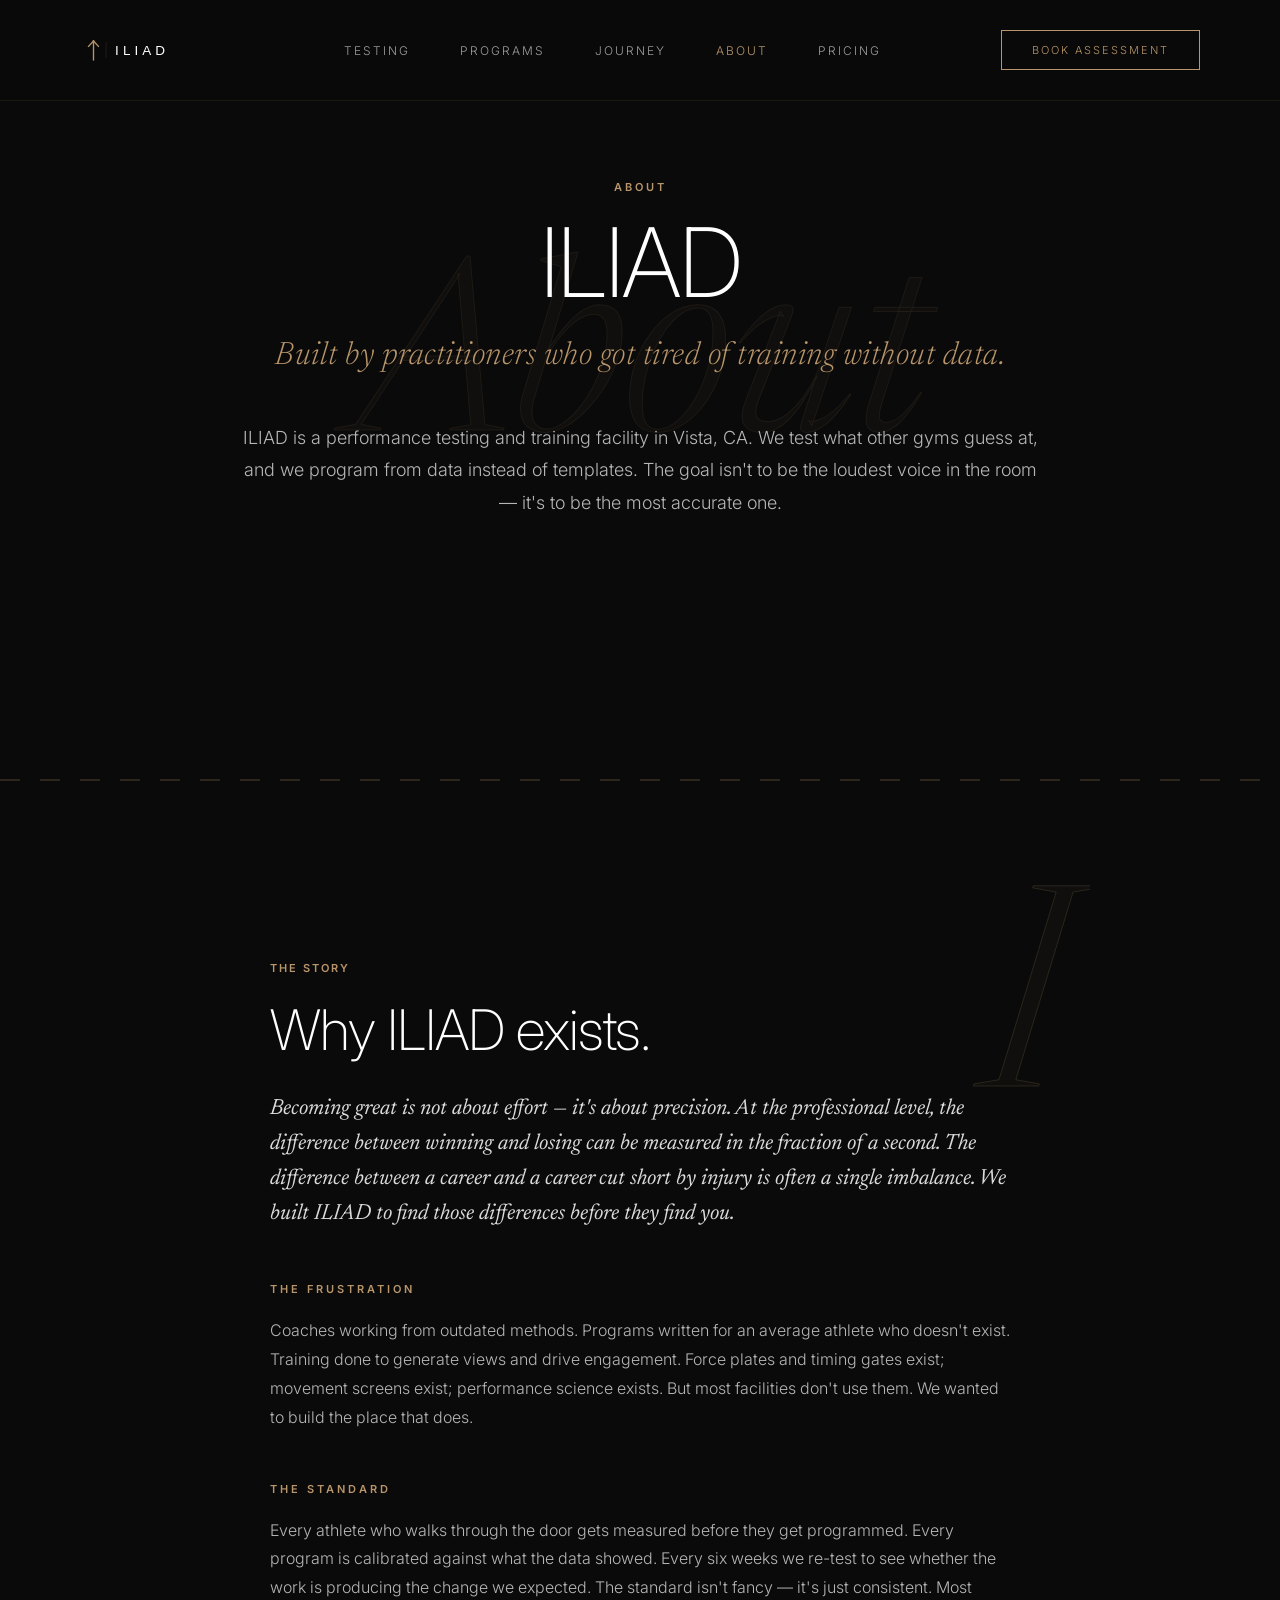
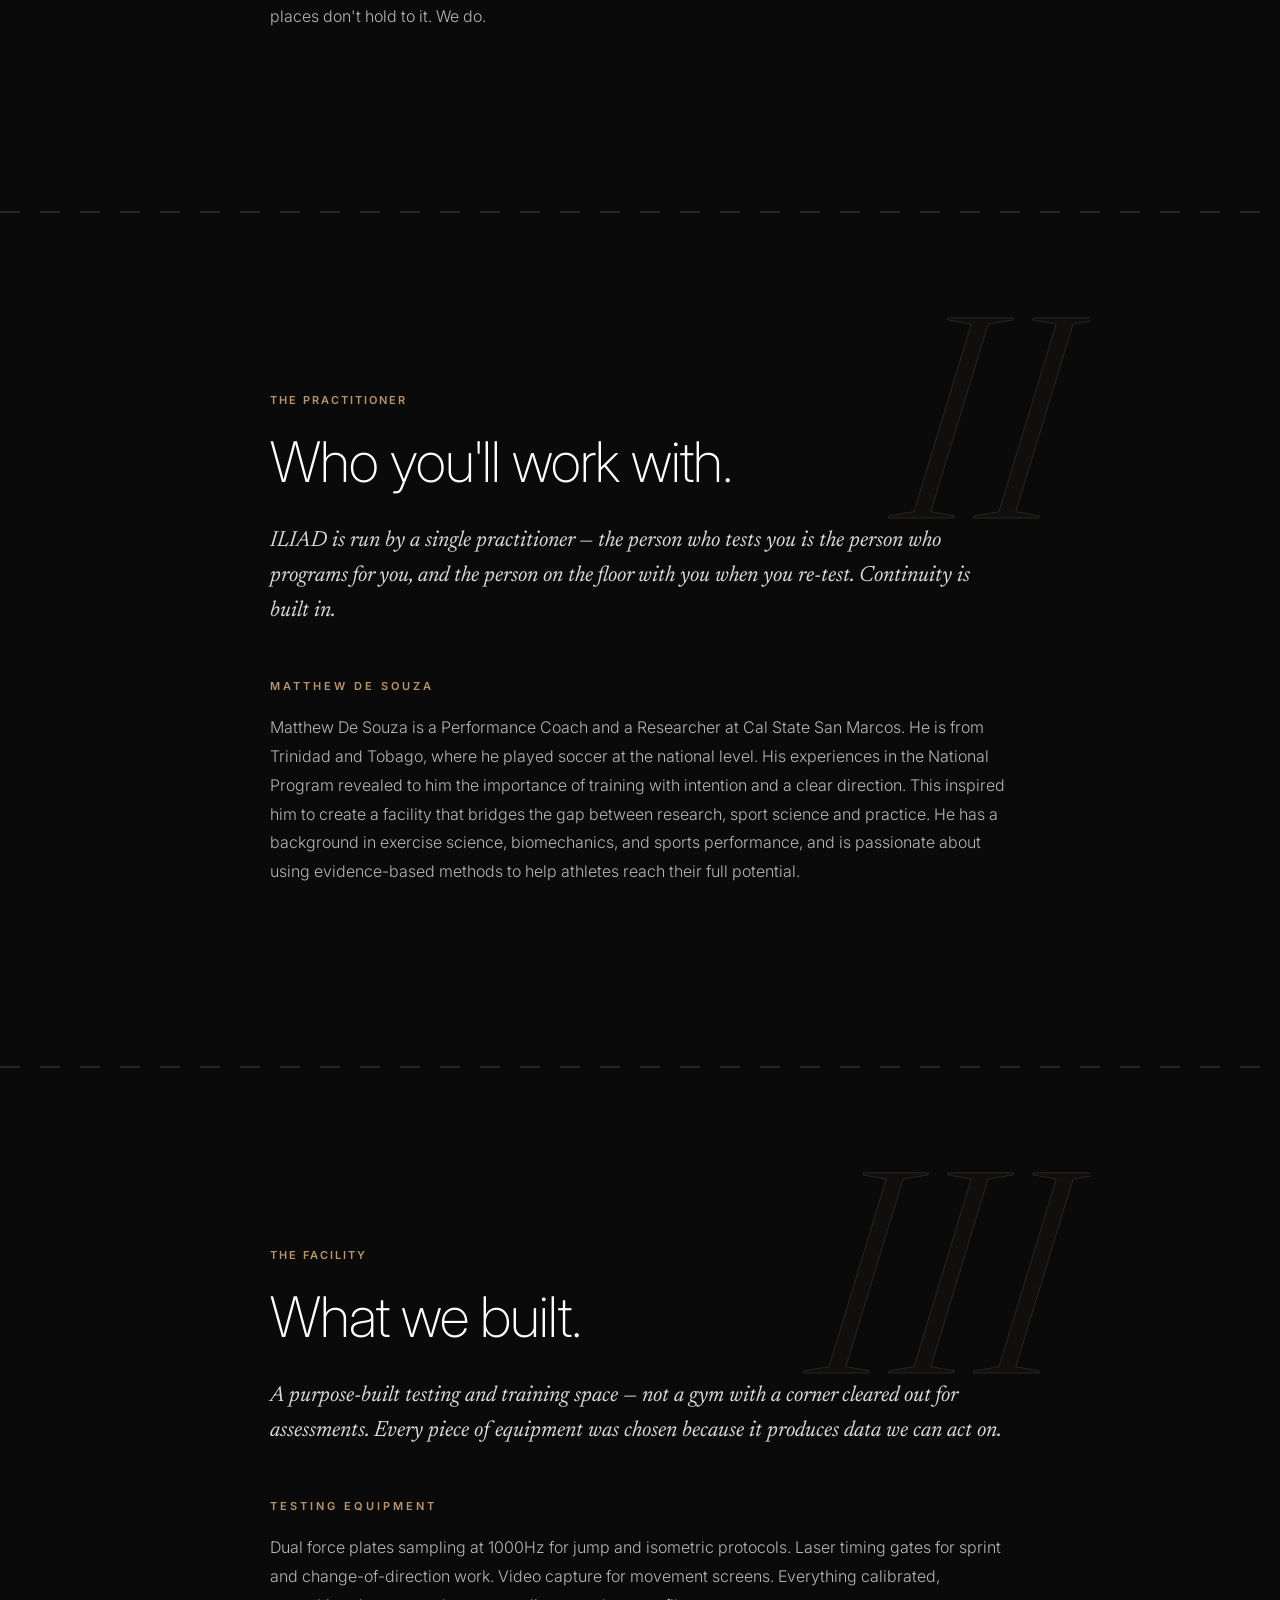
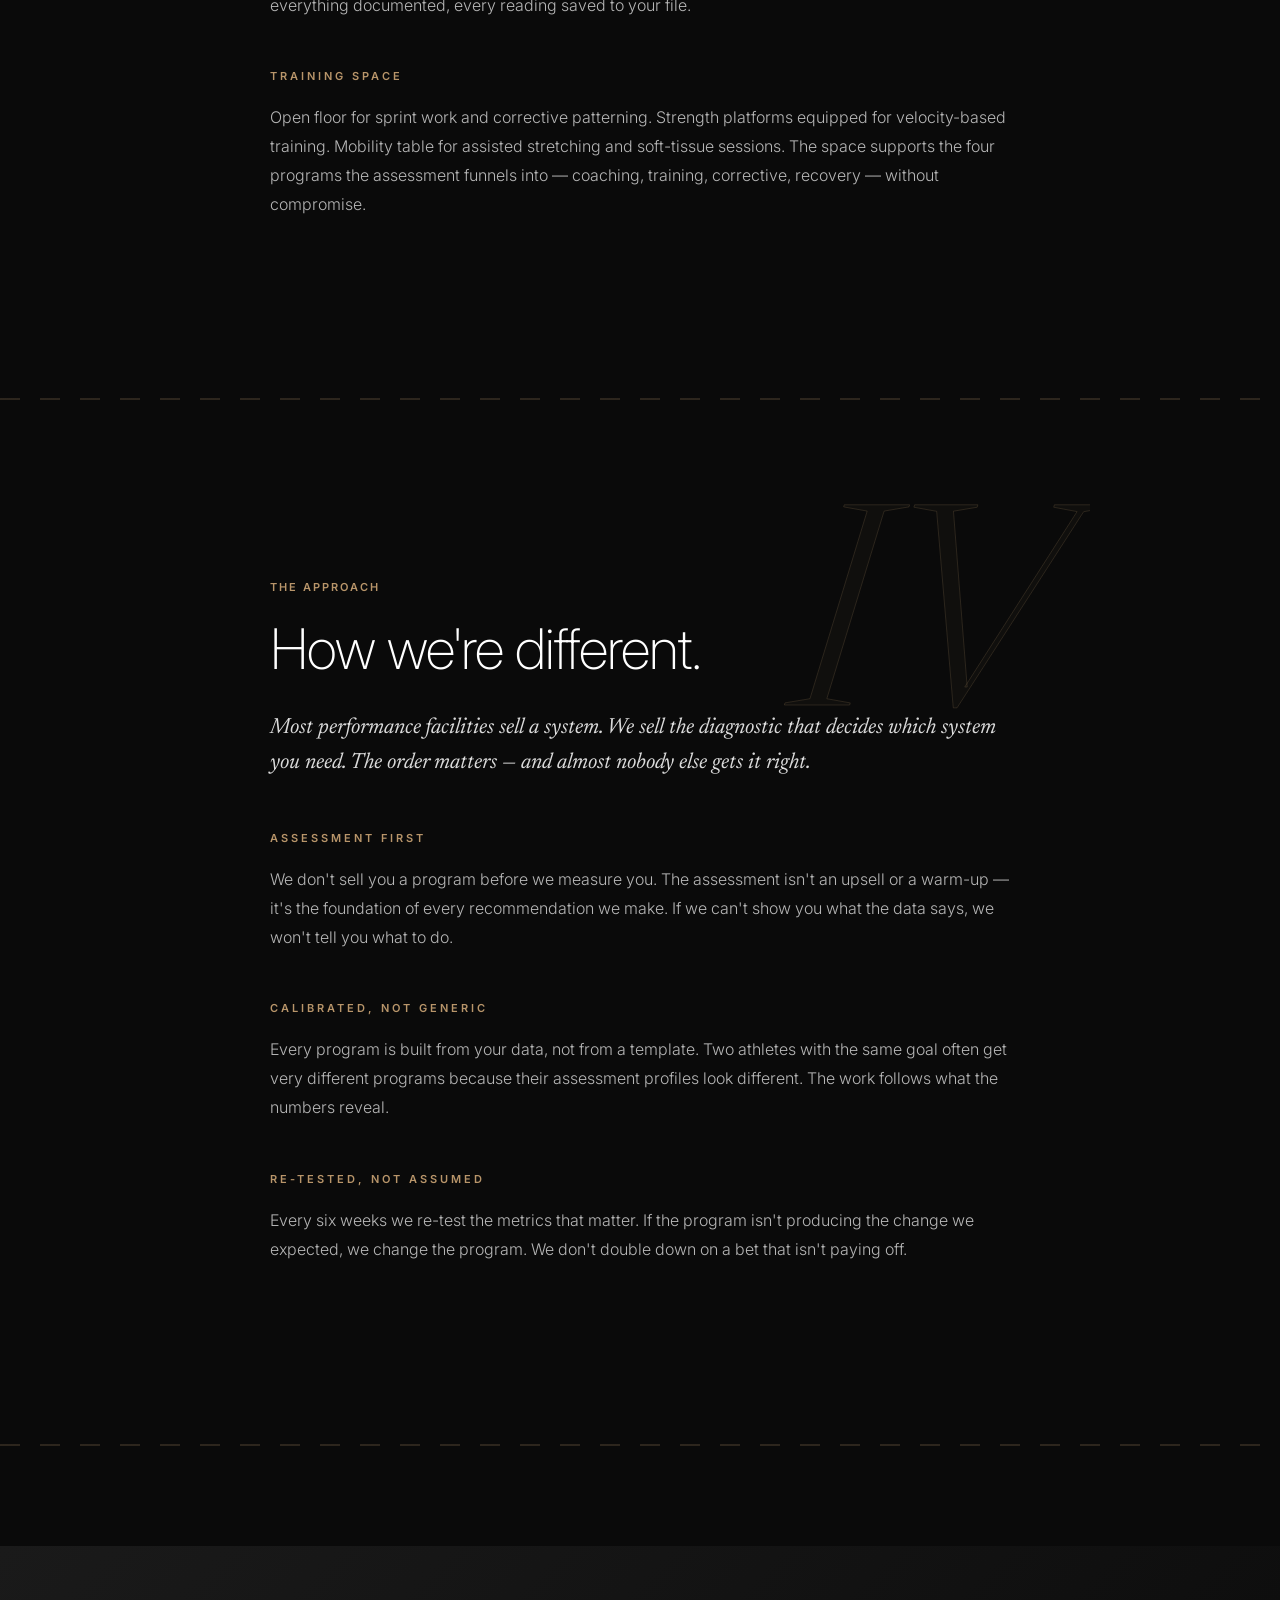
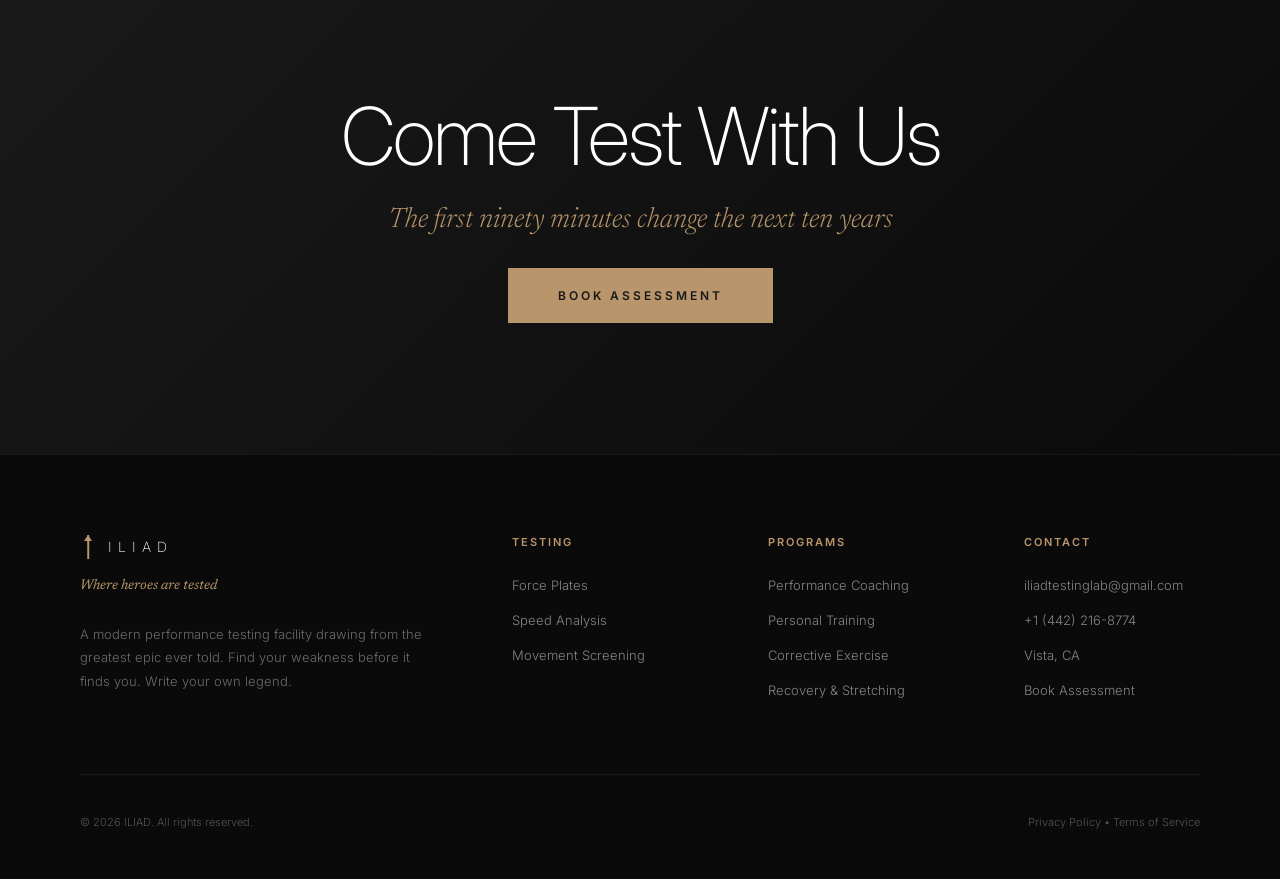
==== commit bc725216: "Refresh site copy + add Instagram story page - Update contact email to iliadtestinglab@gmail.com - A" ====
--- a/about.html
+++ b/about.html
@@ -183,7 +183,7 @@
         <div class="cta-container">
             <h2 class="cta-title" data-content="about.cta.title">Come Test With Us</h2>
             <p class="cta-subtitle" data-content="about.cta.subtitle">The first ninety minutes change the next ten years</p>
-            <a href="book.html" class="btn-primary" data-content="buttons.scheduleAssessment">Schedule Assessment</a>
+            <a href="book.html" class="btn-primary" data-content="buttons.bookAssessment">Book Assessment</a>
         </div>
     </section>
 
@@ -232,7 +232,7 @@
         </div>
 
         <div class="footer-bottom">
-            <div data-content="brand.copyright">© 2026 Iliad. All rights reserved.</div>
+            <div data-content="brand.copyright">© 2026 ILIAD. All rights reserved.</div>
             <div><a href="privacy.html">Privacy Policy</a> • <a href="terms.html">Terms of Service</a></div>
         </div>
     </footer>
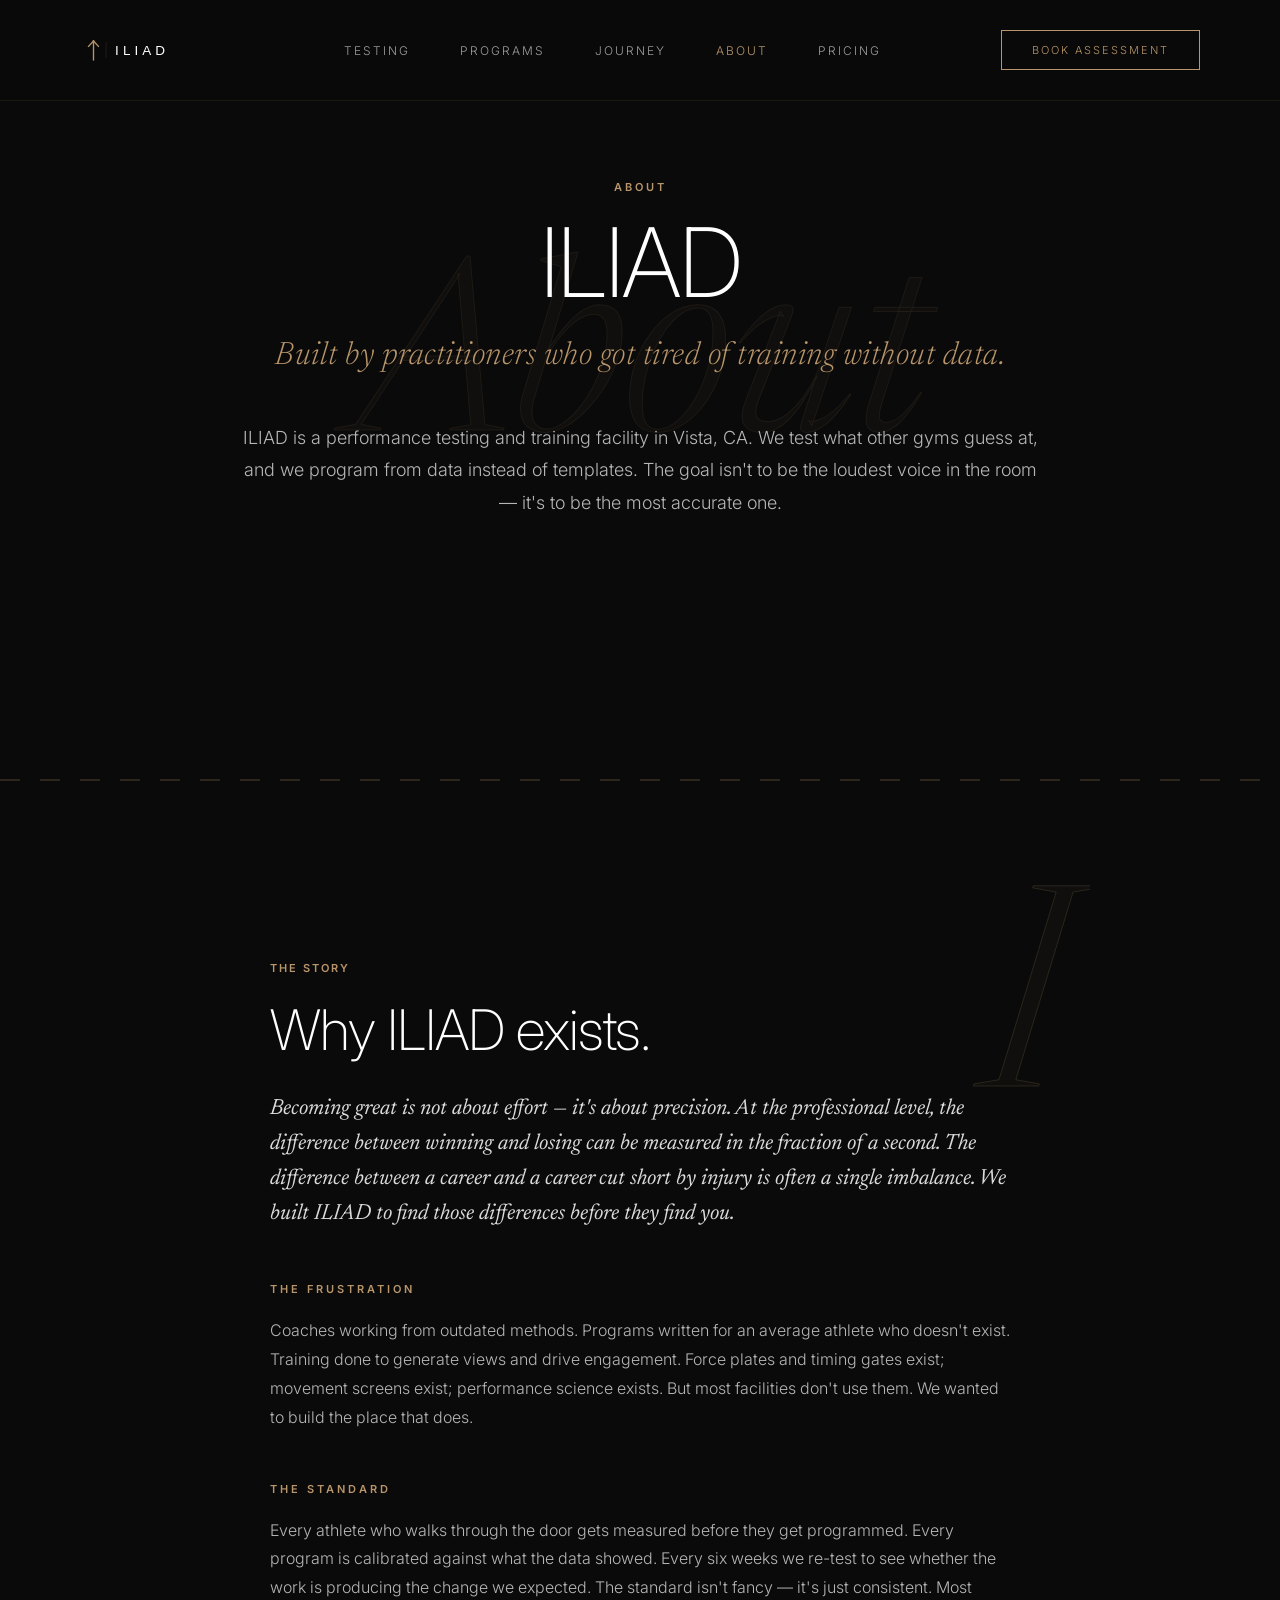
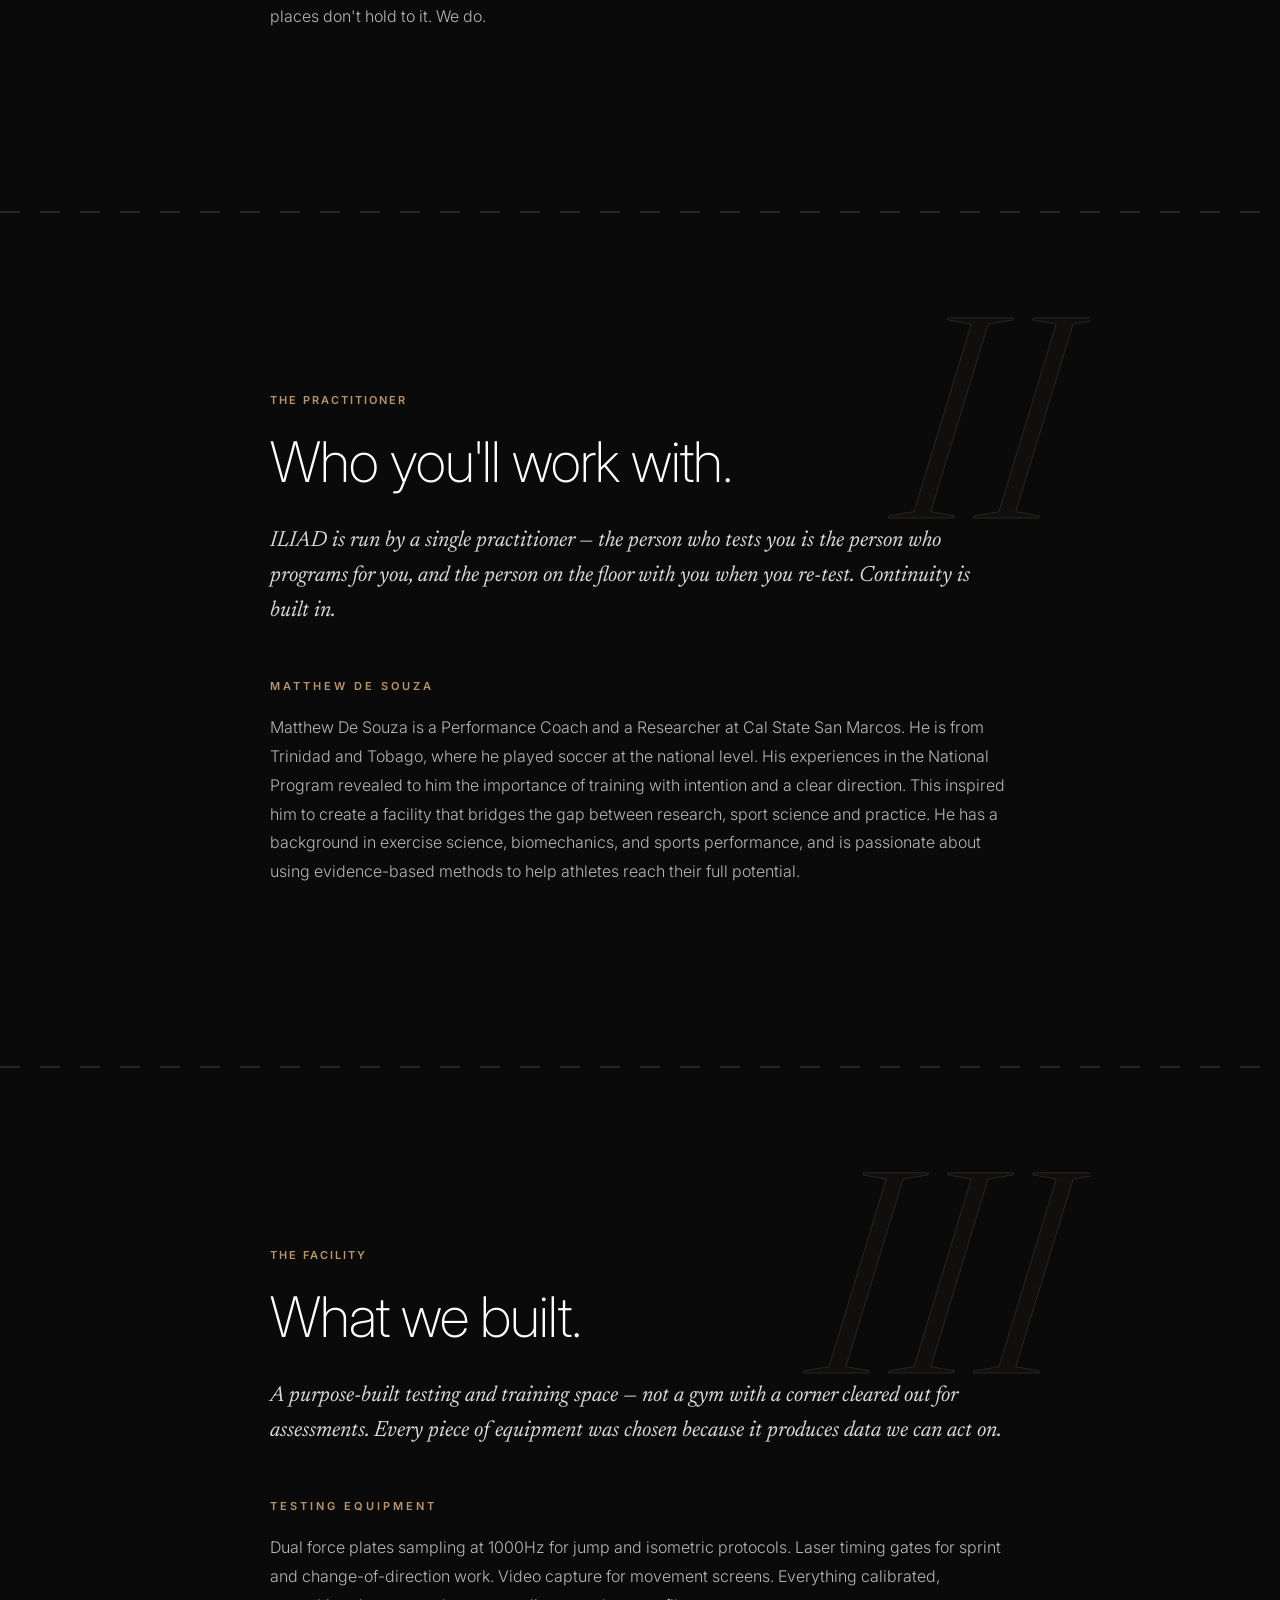
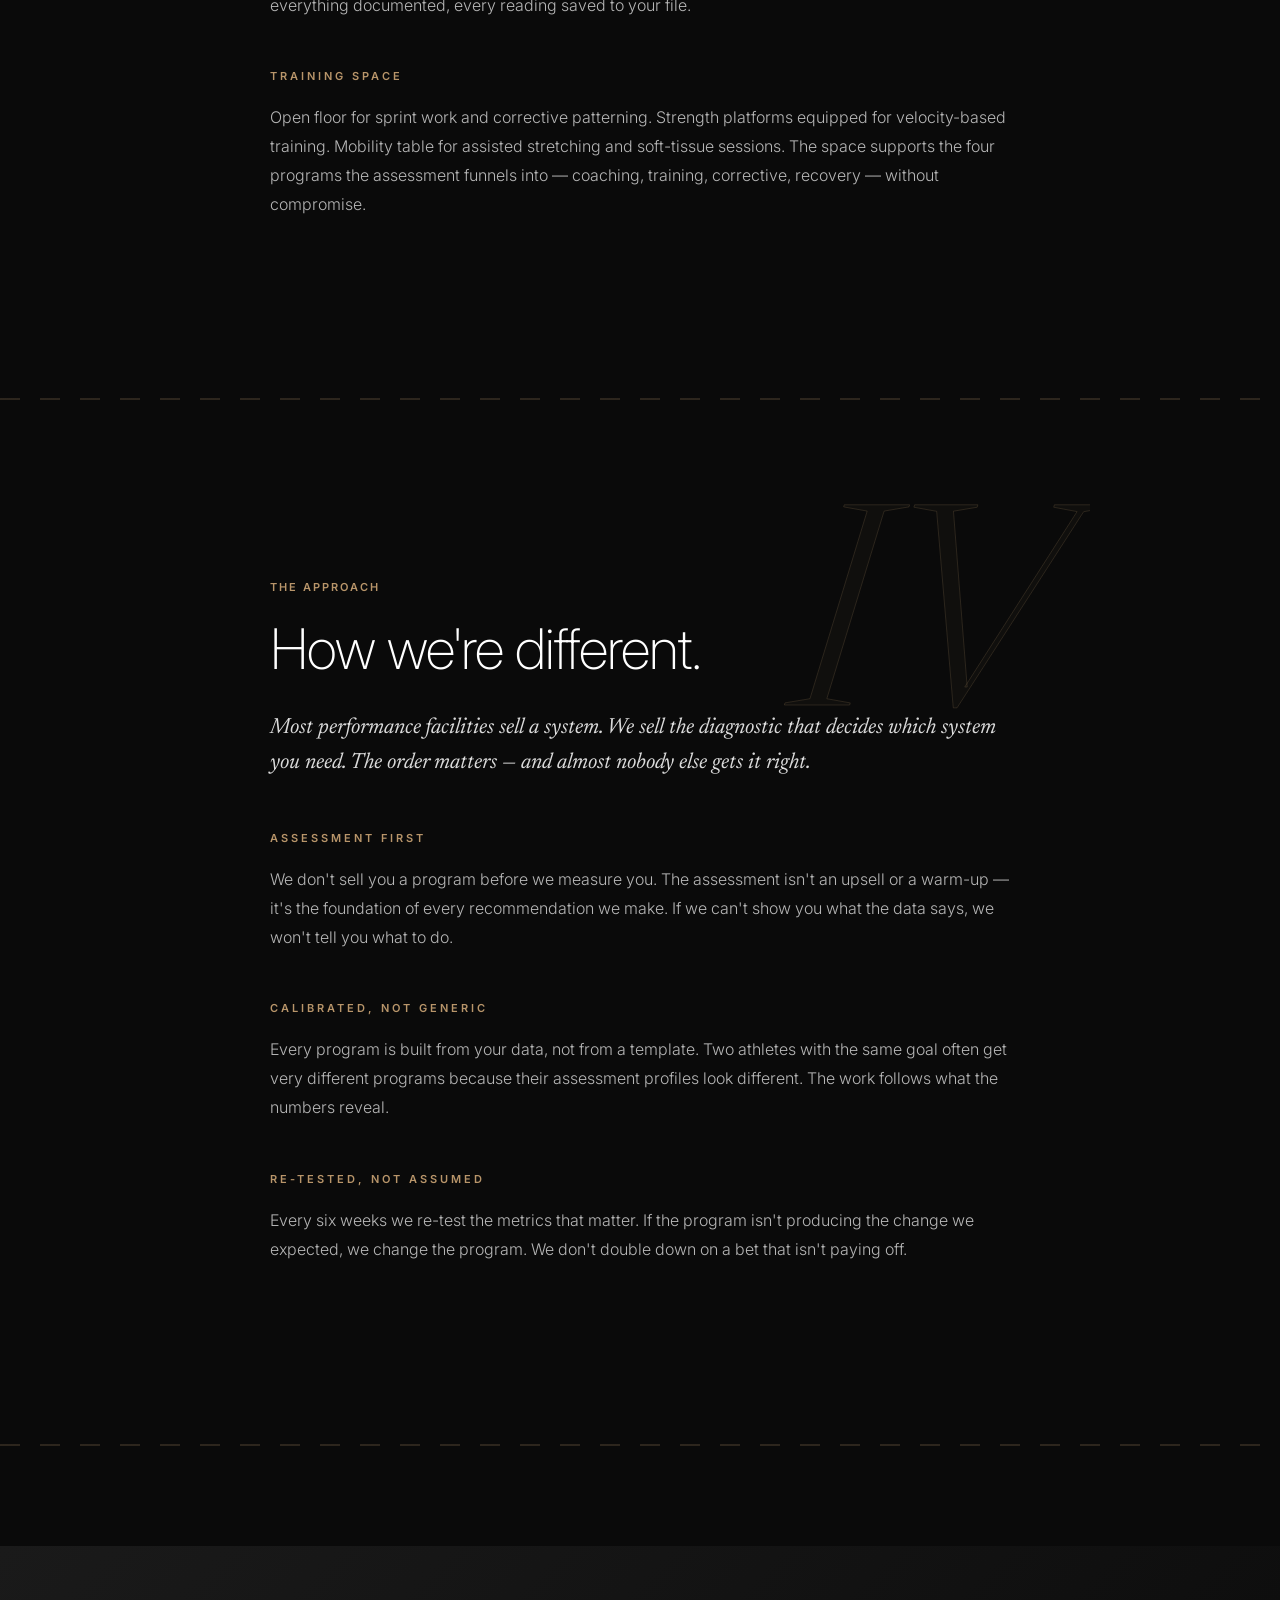
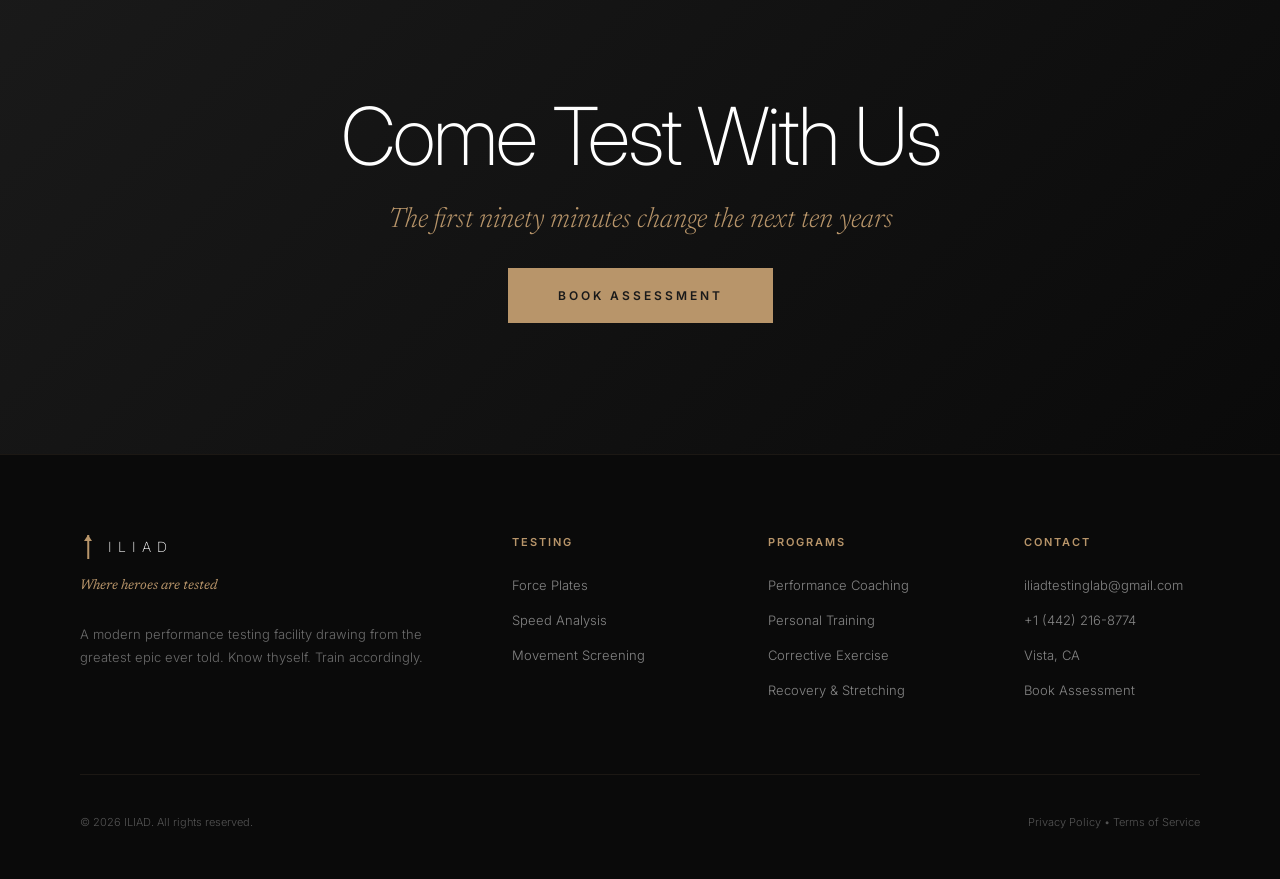
==== commit 0e190c9a: "Reframe site copy around 'Know thyself' / self-knowledge Shifts brand voice from "find your weakness" ====
--- a/about.html
+++ b/about.html
@@ -81,7 +81,7 @@
         <h3 class="protocol-subhead" data-content="about.story.sub1Head">The frustration</h3>
         <p class="protocol-prose" data-content="about.story.sub1Prose">
             Coaches working from intuition. Programs written for an average athlete who
-            doesn't exist. Athletes spending years grinding on weaknesses they didn't know
+            doesn't exist. Athletes spending years grinding on gaps they didn't know
             they had. Force plates and timing gates exist; movement screens exist;
             performance science exists. But most facilities don't use them. We wanted
             to build the place that does.
@@ -197,7 +197,7 @@
                 <div class="footer-tagline" data-content="brand.tagline">Where heroes are tested</div>
                 <p class="footer-description" data-content="brand.description">
                     A modern performance testing facility drawing from the greatest epic ever told.
-                    Find your weakness before it finds you. Write your own legend.
+                    Know thyself. Train accordingly.
                 </p>
             </div>
 
